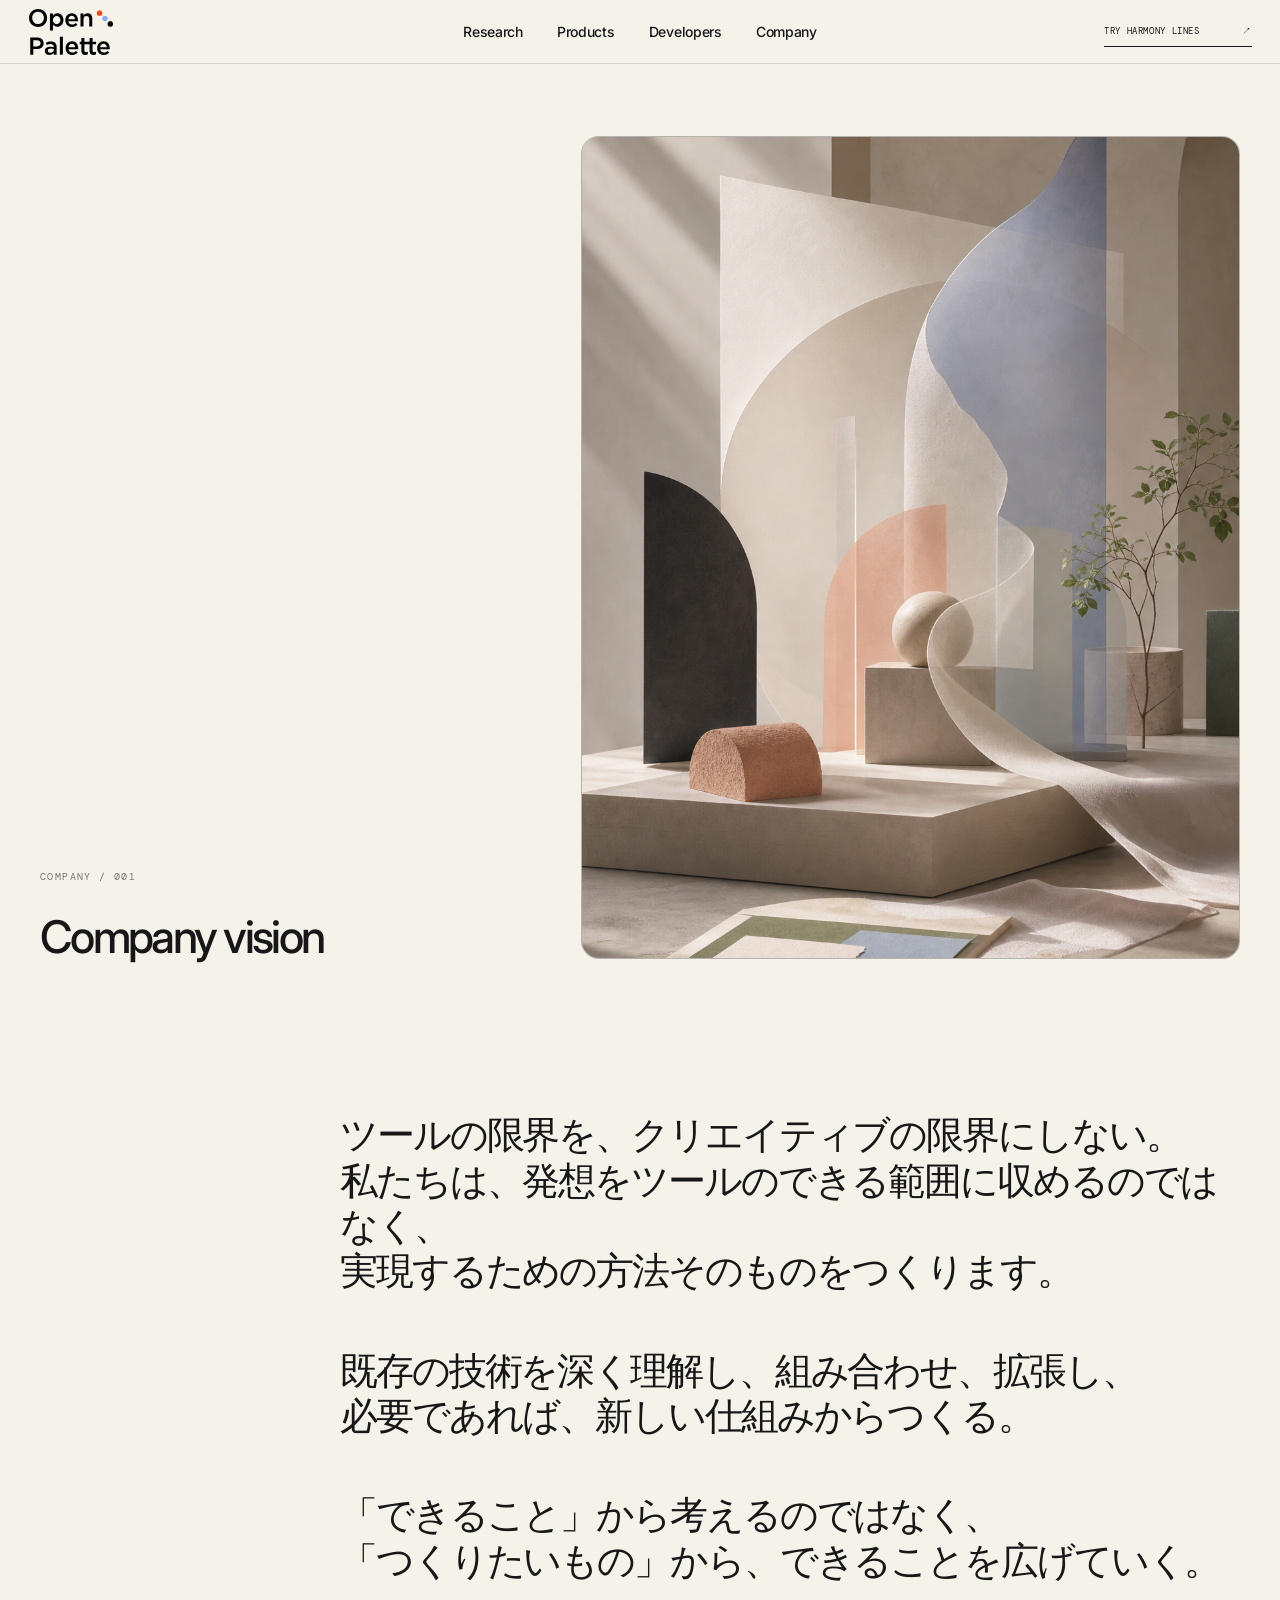
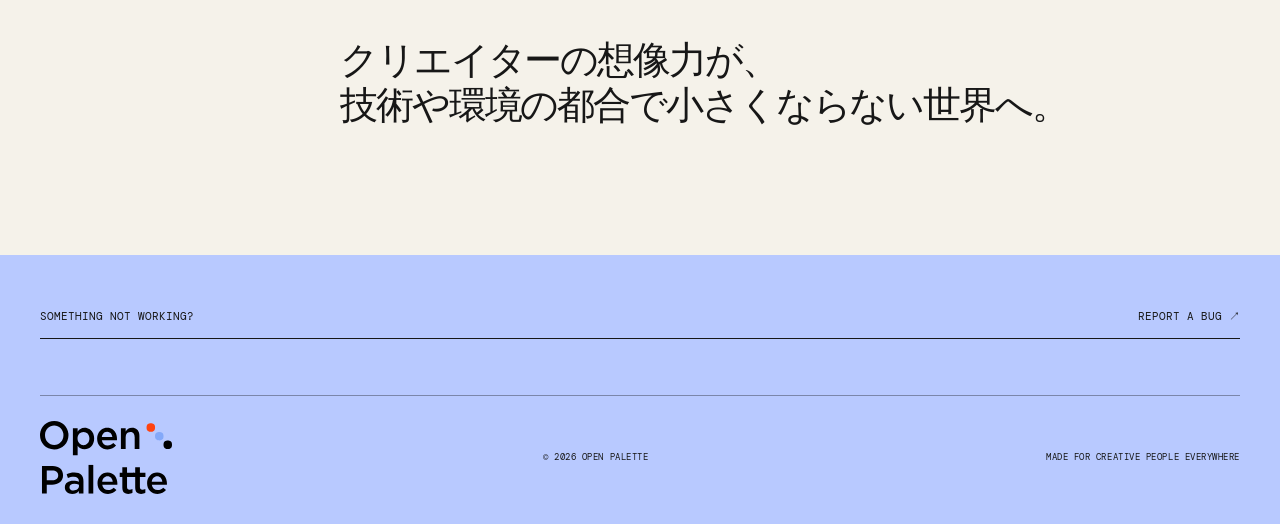
==== company.html @ 109830de "Implement FV timeline, company page, and tool actions" ====
<!doctype html>
<html lang="ja">
  <head>
    <meta charset="UTF-8" />
    <meta name="viewport" content="width=device-width, initial-scale=1.0" />
    <meta name="description" content="Open Palette company vision." />
    <meta name="theme-color" content="#f5f2ea" />
    <title>Company Vision — Open Palette</title>
    <link rel="preconnect" href="https://fonts.googleapis.com" />
    <link rel="preconnect" href="https://fonts.gstatic.com" crossorigin />
    <link href="https://fonts.googleapis.com/css2?family=DM+Mono:wght@300;400;500&amp;family=Inter:wght@400;500;600&amp;display=swap" rel="stylesheet" />
    <link rel="stylesheet" href="./styles.css?v=film-v25" />
    <link rel="stylesheet" href="./company.css?v=company-v1" />
  </head>
  <body class="company-page">
    <header class="site-header" data-header>
      <a class="brand" href="./index.html#top" aria-label="Open Palette home">
        <span class="brand-logo-frame">
          <img class="brand-logo brand-logo-light" src="./assets/w.svg" alt="Open Palette" />
          <img class="brand-logo brand-logo-dark" src="./assets/b.svg" alt="" aria-hidden="true" />
        </span>
      </a>
      <nav class="nav-links" aria-label="Main navigation">
        <a href="./research.html">Research</a>
        <a href="./index.html#tools">Products</a>
        <a href="./developers.html">Developers</a>
        <a href="./company.html" aria-current="page">Company</a>
      </nav>
      <a class="header-cta" href="./index.html#harmony-lines"><span>Try Harmony Lines</span><span aria-hidden="true">↗</span></a>
      <button class="menu-button" type="button" aria-label="Open menu" aria-expanded="false">
        <span></span><span></span>
      </button>
    </header>

    <nav class="mobile-nav" aria-label="Mobile navigation" aria-hidden="true">
      <a href="./research.html"><span>01</span>Research</a>
      <a href="./index.html#tools"><span>02</span>Products</a>
      <a href="./developers.html"><span>03</span>Developers</a>
      <a href="./company.html" aria-current="page"><span>04</span>Company</a>
    </nav>

    <main class="company-main">
      <section class="company-intro" aria-labelledby="company-title">
        <div class="company-intro-copy">
          <p class="company-kicker">COMPANY / 001</p>
          <h1 id="company-title">Company vision</h1>
        </div>
        <figure class="company-vision-image">
          <img src="./assets/company-vision-v1.png" alt="曲線と素材が重なり合う抽象的なスタジオ風景" />
        </figure>
      </section>

      <section class="company-copy" aria-label="Company vision statement">
        <p>ツールの限界を、クリエイティブの限界にしない。<br />私たちは、発想をツールのできる範囲に収めるのではなく、<br />実現するための方法そのものをつくります。</p>
        <p>既存の技術を深く理解し、組み合わせ、拡張し、<br />必要であれば、新しい仕組みからつくる。</p>
        <p>「できること」から考えるのではなく、<br />「つくりたいもの」から、できることを広げていく。</p>
        <p>クリエイターの想像力が、<br />技術や環境の都合で小さくならない世界へ。</p>
      </section>
    </main>

    <footer id="contact">
      <div class="footer-contact">
        <span>Something not working?</span>
        <a href="./developers.html">Report a bug <span aria-hidden="true">↗</span></a>
      </div>
      <div class="footer-bottom">
        <a class="brand footer-brand" href="./index.html#top" aria-label="Open Palette home">
          <img class="footer-logo" src="./assets/b.svg" alt="Open Palette" />
        </a>
        <p>© 2026 Open Palette</p>
        <p>Made for creative people everywhere</p>
      </div>
    </footer>
    <script src="./script.js?v=film-v13"></script>
  </body>
</html>
---- styles.css ----
:root{--ink:#11110f;--paper:#efefea;--acid:#e4ff6a;--mono:"DM Mono",monospace;--sans:"Inter","Helvetica Neue",Arial,sans-serif}*{box-sizing:border-box}html{scroll-behavior:smooth}body{margin:0;background:var(--ink);color:var(--ink);font-family:var(--sans);overflow-x:hidden}a{color:inherit;text-decoration:none}button{font:inherit}::selection{background:var(--acid);color:#111}.noise{position:fixed;inset:0;z-index:99;opacity:.06;pointer-events:none;background-image:url("data:image/svg+xml,%3Csvg viewBox='0 0 180 180' xmlns='http://www.w3.org/2000/svg'%3E%3Cfilter id='n'%3E%3CfeTurbulence type='fractalNoise' baseFrequency='.8' numOctaves='3' stitchTiles='stitch'/%3E%3C/filter%3E%3Crect width='100%25' height='100%25' filter='url(%23n)' opacity='.8'/%3E%3C/svg%3E");mix-blend-mode:soft-light}
.site-header{position:fixed;inset:0 0 auto;height:84px;padding:0 40px;display:grid;grid-template-columns:1fr auto 1fr;align-items:center;color:#fff;z-index:50;transition:.4s}.site-header.scrolled{height:68px;color:var(--ink);background:rgba(239,239,234,.88);backdrop-filter:blur(16px);border-bottom:1px solid #0002}.brand{justify-self:start;display:inline-flex;align-items:center;gap:10px;font-size:15px;font-weight:600;letter-spacing:-.03em}.brand-logo-frame{position:relative;display:block;width:148px;height:98px}.brand-logo{position:absolute;left:18px;top:18px;display:block;width:112px;height:auto;transition:opacity .25s ease}.brand-logo-dark{opacity:0}.site-header.scrolled .brand-logo-light{opacity:0}.site-header.scrolled .brand-logo-dark{opacity:1}.nav-links{display:flex;gap:34px;font:11px/1 var(--mono);text-transform:uppercase;letter-spacing:.09em}.nav-links a{position:relative}.nav-links a:after{content:"";position:absolute;left:0;right:100%;bottom:-6px;height:1px;background:currentColor;transition:right .25s}.nav-links a:hover:after{right:0}.header-cta{justify-self:end;min-width:174px;display:flex;justify-content:space-between;gap:20px;padding:12px 0;border-bottom:1px solid;font:10px/1 var(--mono);text-transform:uppercase;letter-spacing:.07em}.menu-button{display:none}
.hero{position:relative;min-height:100svh;color:#fff;overflow:hidden;background:#7295c3;isolation:isolate}#sky{position:absolute;inset:0;width:100%;height:100%;z-index:-3}.hero:after{content:"";position:absolute;inset:0;z-index:-1;background:linear-gradient(#01040c38 0%,transparent 35%,#06040529 72%,#05040385 100%)}.hero-aura{position:absolute;width:46vw;height:46vw;right:-12vw;top:5vh;border-radius:50%;z-index:-2;background:radial-gradient(circle,#f4ebac47,transparent 68%);filter:blur(20px);animation:aura 12s ease-in-out infinite alternate}@keyframes aura{to{transform:translate(-9vw,5vh) scale(1.15);opacity:.65}}.hero-content{min-height:100svh;padding:140px 40px 42px;display:flex;flex-direction:column;justify-content:space-between}.eyebrow{margin:0;font:10px/1 var(--mono);letter-spacing:.15em;text-transform:uppercase}.hero-title{margin:auto 0 54px;max-width:1250px;font-size:clamp(60px,8.2vw,136px);font-weight:500;line-height:.86;letter-spacing:-.072em;text-wrap:balance}.hero-title span{display:block}.hero-title span:last-child{padding-left:7.5vw}.serif,.hero-title em{font-family:Georgia,serif;font-weight:400;font-style:italic;letter-spacing:-.05em}.hero-bottom{padding-left:7.8vw;display:flex;align-items:end;gap:42px}.hero-bottom p{margin:0;font-size:clamp(12px,1vw,15px);line-height:1.8;letter-spacing:.02em}.round-link{margin-left:auto;width:132px;aspect-ratio:1;padding:25px;border:1px solid #fff9;border-radius:50%;display:flex;flex-direction:column;justify-content:space-between;font:10px/1.35 var(--mono);text-transform:uppercase;transition:.35s}.round-link:hover{background:#fff;color:#111;transform:rotate(4deg)}.round-link-arrow{align-self:end;font-size:16px}.hero-index{position:absolute;left:40px;bottom:48px;font:9px/1 var(--mono);letter-spacing:.16em;writing-mode:vertical-rl;transform:rotate(180deg);opacity:.7}.reveal{opacity:0;transform:translateY(24px);transition:opacity .9s cubic-bezier(.2,.7,.2,1),transform .9s cubic-bezier(.2,.7,.2,1)}.reveal.visible{opacity:1;transform:none}
.intro{min-height:720px;padding:110px 40px 130px;background:var(--paper)}.section-meta{display:grid;grid-template-columns:70px 1fr;align-items:center;font:10px/1 var(--mono);letter-spacing:.12em;text-transform:uppercase}.section-meta span:first-child{opacity:.45}.intro-copy{margin-top:120px;display:grid;grid-template-columns:minmax(0,3fr) minmax(250px,1fr);gap:8vw;align-items:end}.intro-lead{margin:0;font-size:clamp(49px,6.1vw,102px);line-height:.95;letter-spacing:-.065em}.intro-note{max-width:350px;padding-bottom:7px}.intro-note p{margin:0 0 56px;font-size:13px;line-height:1.9}.intro-note svg{width:112px;overflow:visible}
.tools{background:#10100f;color:var(--paper);padding:110px 40px 40px}.tools-heading{min-height:480px;display:grid;grid-template-columns:1fr 3fr 1.1fr;gap:30px;align-items:start}.tools-heading h2{margin:85px 0 0;font-size:clamp(48px,6.5vw,104px);line-height:.91;letter-spacing:-.067em;font-weight:500}.tools-heading>p{margin:305px 0 0;font-size:12px;line-height:1.9;color:#a4a49f}.product{min-height:760px;margin-bottom:20px;display:grid;grid-template-columns:minmax(380px,.9fr) minmax(520px,1.45fr);overflow:hidden}.product-copy{min-height:760px;padding:40px;display:flex;flex-direction:column;justify-content:space-between}.product-primary .product-copy{background:var(--acid);color:#111}.product-topline{display:flex;align-items:center;justify-content:space-between;font:10px/1 var(--mono);text-transform:uppercase;letter-spacing:.1em}.product-number{opacity:.45}.status{display:inline-flex;align-items:center;gap:8px}.status i{width:6px;height:6px;border-radius:50%;display:inline-block;background:#8f8f8b}.status.available i{background:#111;box-shadow:0 0 0 4px #0001;animation:pulse 2s infinite}@keyframes pulse{50%{box-shadow:0 0 0 8px transparent}}.product-type{margin:0 0 22px;font:10px/1 var(--mono);text-transform:uppercase;letter-spacing:.11em}.product h3{margin:0;font-size:clamp(64px,6.4vw,103px);line-height:.78;letter-spacing:-.078em;font-weight:500}.product h3 span{font-family:Georgia,serif;font-weight:400;font-style:italic}.product-jp{margin:40px 0 16px;font-size:15px;font-weight:500}.product-description{max-width:440px;margin:0;font-size:12px;line-height:1.85}.feature-list{display:flex;flex-wrap:wrap;gap:6px;margin-top:34px}.feature-list span{padding:7px 10px;border:1px solid #0006;border-radius:100px;font:8px/1 var(--mono);text-transform:uppercase;letter-spacing:.08em}.text-link{padding:16px 0 6px;border-bottom:1px solid;display:flex;align-items:center;justify-content:space-between;font:11px/1 var(--mono);text-transform:uppercase;letter-spacing:.06em}.text-link span:last-child{transition:transform .25s}a.text-link:hover span:last-child{transform:translate(3px,-3px)}
.line-lab{position:relative;background:#171719;min-height:760px;cursor:crosshair;overflow:hidden}.line-lab:after{content:"";position:absolute;inset:0;box-shadow:inset 0 0 100px #0008;pointer-events:none}.lab-toolbar,.lab-caption{position:absolute;z-index:3;left:24px;right:24px;display:flex;justify-content:space-between;align-items:center;font:9px/1 var(--mono);text-transform:uppercase;letter-spacing:.1em;color:#a4a4a1}.lab-toolbar{top:22px}.lab-caption{bottom:20px}.lab-toggle{padding:3px;border:1px solid #414143;border-radius:99px;display:flex;gap:2px}.lab-toggle span{padding:6px 9px;border-radius:99px}.lab-toggle .active{background:var(--acid);color:#111}.line-visual{position:absolute;inset:0;width:100%;height:100%}.grid-lines path{fill:none;stroke:#79797b;stroke-width:.6}.flow{fill:none;stroke-linecap:round}.flow-main{stroke:url(#line-gradient);stroke-width:5}.flow-glow{stroke:#68e9ff;stroke-width:15;opacity:.35;filter:url(#line-glow)}.control-points{transition:transform .2s ease-out}.control-points path{stroke:#fff8;stroke-width:1;fill:none;stroke-dasharray:4 4}.control-points circle{fill:#171719;stroke:#e8e8e3;stroke-width:1.4}
.product-soon{background:#252523;color:#7c7c78}.product-soon .product-copy{border-right:1px solid #353532}.product-soon .product-description{color:#62625f}.text-link.disabled{color:#555552;border-color:#3c3c39}.gradient-preview{min-height:760px;position:relative;display:grid;place-items:center;overflow:hidden;background:#1e1e1c}.gradient-preview:after{content:"";position:absolute;inset:0;background:repeating-linear-gradient(0deg,transparent 0 89px,#fff1 89px 90px),repeating-linear-gradient(90deg,transparent 0 89px,#fff1 89px 90px)}.gradient-preview>span{position:absolute;bottom:22px;left:24px;font:9px/1 var(--mono);text-transform:uppercase;letter-spacing:.1em;z-index:2}.gradient-orb{width:min(36vw,490px);aspect-ratio:1;border-radius:50%;opacity:.34;filter:grayscale(1) blur(3px);background:conic-gradient(from 210deg,#fafafa,#373737,#aaa,#fff,#484848,#fafafa);animation:orbit 16s linear infinite}@keyframes orbit{to{transform:rotate(360deg)}}.lock-mark{position:absolute;z-index:3;width:64px;height:64px;border:1px solid #50504d;border-radius:50%;display:grid;place-items:center;background:#141413bf;backdrop-filter:blur(6px)}.lock-mark span:first-child{width:16px;height:13px;border:1px solid #777773;border-radius:8px 8px 0 0;border-bottom:0;position:absolute;top:19px}.lock-mark span:last-child{width:22px;height:17px;border:1px solid #777773;position:absolute;top:31px}
.next-tool{min-height:330px;padding:40px 0;border-top:1px solid #363634;display:grid;grid-template-columns:1fr 3fr 1.1fr;align-items:center;gap:30px}.next-tool>span{align-self:start;font:10px/1 var(--mono);color:#777}.next-tool p{margin:0;font-size:clamp(44px,5vw,75px);letter-spacing:-.06em;line-height:.92}.next-tool a{align-self:end;display:flex;justify-content:space-between;padding:15px 0;border-bottom:1px solid #71716e;font:10px/1 var(--mono);text-transform:uppercase}
footer{min-height:620px;padding:90px 40px 30px;color:#111;background:#8aa4ef;display:flex;flex-direction:column;justify-content:space-between}.footer-top{display:grid;grid-template-columns:2.5fr 1fr;align-items:end;gap:50px}.footer-top>p{margin:0;font-size:clamp(60px,8vw,128px);line-height:.85;letter-spacing:-.072em}.footer-contact{margin-bottom:8px;padding:16px 0;display:flex;justify-content:space-between;border-bottom:1px solid;font:11px/1 var(--mono);text-transform:uppercase}.footer-bottom{padding-top:25px;border-top:1px solid #0005;display:grid;grid-template-columns:1fr 1fr auto;align-items:center;font:9px/1 var(--mono);text-transform:uppercase;letter-spacing:.06em}.footer-bottom p{margin:0}
@media(max-width:900px){.site-header{padding:0 22px;height:70px;grid-template-columns:1fr auto}.nav-links,.header-cta{display:none}.menu-button{justify-self:end;display:grid;gap:5px;width:36px;height:36px;place-content:center;border:0;background:transparent;color:currentColor}.menu-button span{width:20px;height:1px;background:currentColor}.hero-content{padding:120px 22px 28px}.hero-title{margin-top:auto;margin-bottom:45px;font-size:clamp(56px,13vw,90px)}.hero-title span:last-child{padding-left:0}.hero-bottom{padding-left:0}.hero-index{display:none}.intro,.tools{padding-left:22px;padding-right:22px}.intro-copy{grid-template-columns:1fr;margin-top:100px}.intro-note{margin-left:25%}.tools-heading{grid-template-columns:1fr;min-height:500px}.tools-heading h2{margin:65px 0 0}.tools-heading>p{margin:0;max-width:300px}.product{grid-template-columns:1fr}.product-copy{min-height:690px}.line-lab,.gradient-preview{min-height:68vw}.next-tool{grid-template-columns:1fr;padding:70px 0}.next-tool a{width:280px}.footer-top{grid-template-columns:1fr}.footer-contact{max-width:420px}}
@media(max-width:560px){.hero-title{font-size:15.5vw;line-height:.91}.hero-bottom{gap:20px}.hero-bottom p{max-width:240px;font-size:10px}.round-link{width:96px;padding:18px;font-size:8px;flex:0 0 auto}.intro{min-height:650px;padding-top:80px}.intro-copy{margin-top:90px}.intro-lead{font-size:13vw}.intro-note{margin:55px 0 0 22%}.tools{padding-top:80px}.tools-heading{min-height:430px}.tools-heading h2{font-size:13vw}.product{margin-left:-22px;margin-right:-22px;margin-bottom:8px}.product-copy{min-height:630px;padding:28px 22px}.product h3{font-size:20vw}.line-lab,.gradient-preview{min-height:105vw}.next-tool{min-height:340px}footer{min-height:520px;padding:75px 22px 24px}.footer-top>p{font-size:15.5vw}.footer-bottom{grid-template-columns:1fr auto;gap:22px}.footer-bottom p:last-child{display:none}}
.product{scroll-margin-top:68px}.mobile-nav{display:none}body.menu-open .site-header{color:#111}
@media(max-width:900px){body.menu-open{overflow:hidden}.mobile-nav{position:fixed;inset:0;z-index:45;padding:120px 22px 42px;background:var(--acid);color:#111;display:flex;flex-direction:column;justify-content:flex-end;transform:translateY(-101%);transition:transform .55s cubic-bezier(.76,0,.24,1)}.mobile-nav.open{transform:none}.mobile-nav a{padding:20px 0;border-top:1px solid #0005;display:flex;align-items:center;gap:25px;font-size:clamp(38px,12vw,64px);line-height:1;letter-spacing:-.055em}.mobile-nav a span{width:25px;font:9px/1 var(--mono);letter-spacing:.08em}.menu-button span{transition:transform .3s}.menu-button.active span:first-child{transform:translateY(3px) rotate(45deg)}.menu-button.active span:last-child{transform:translateY(-3px) rotate(-45deg)}}
@media(max-width:900px){.brand-logo-frame{width:138px;height:90px}.brand-logo{left:16px;top:16px;width:106px}}

.news-section{padding:112px 40px 132px;background:#e9e5db;color:#171717}.news-heading{margin-top:86px;display:flex;align-items:end;justify-content:space-between;gap:40px}.news-heading h2{margin:0;font-size:clamp(54px,7vw,112px);line-height:.86;letter-spacing:-.075em;font-weight:500}.news-heading h2 span{color:#3157f4}.news-heading p{max-width:280px;margin:0 0 4px;font-size:12px;line-height:1.8}.news-list{margin-top:76px;border-top:1px solid #17171755}.news-item{display:grid;grid-template-columns:180px minmax(0,1fr) 48px;gap:28px;align-items:start;padding:27px 0 29px;border-bottom:1px solid #17171735}.news-item-meta{display:flex;flex-direction:column;gap:9px;font:9px/1 var(--mono);letter-spacing:.1em;text-transform:uppercase}.news-item-meta time{opacity:.55}.news-item-meta span{color:#ff4310}.news-item-copy h3{margin:0;font-size:clamp(22px,2.8vw,42px);line-height:.95;letter-spacing:-.055em;font-weight:500}.news-item-copy p{max-width:520px;margin:14px 0 0;font-size:12px;line-height:1.8;color:#5d5b55}.news-item-number{justify-self:end;font:10px/1 var(--mono);opacity:.45}.news-item:hover .news-item-number{color:#3157f4;opacity:1}
@media(max-width:900px){.news-section{padding:88px 22px 100px}.news-heading{display:grid;gap:28px;margin-top:62px}.news-heading p{margin:0}.news-list{margin-top:54px}.news-item{grid-template-columns:110px minmax(0,1fr) 28px;gap:16px}}
@media(max-width:560px){.news-section{padding:76px 18px 88px}.news-heading h2{font-size:15vw}.news-item{grid-template-columns:1fr 24px;gap:14px;padding:24px 0}.news-item-meta{grid-column:1/-1;flex-direction:row;justify-content:space-between}.news-item-copy h3{font-size:7.4vw}.news-item-copy p{font-size:11px}}

/* From Harmony Lines downward, return to the dark product canvas. */
.tools{background:#101010;color:#f5f2ea}.tools-heading>p{color:#aaa8a1}.section-meta.light{color:#f5f2ea}.line-lab{background:#171719;color:#f5f2ea}.line-lab:after{box-shadow:inset 0 0 100px #0008}.lab-toolbar,.lab-caption{color:#aaa8a1}.lab-toggle{border-color:#414143}.lab-toggle .active{background:#ff6b58;color:#171717}.grid-lines path{stroke:#79797b}.flow-glow{stroke:#68e9ff;opacity:.35}.control-points path{stroke:#fff8}.control-points circle{fill:#171719;stroke:#e8e8e3}.product-soon{background:#252523;color:#f5f2ea}.product-soon .product-copy{border-color:#353532}.product-soon .product-description{color:#89867f}.text-link.disabled{color:#77736b;border-color:#3c3c39}.gradient-preview{background:#1e1e1c}.lock-mark{background:#141413bf;border-color:#50504d}.lock-mark span:first-child,.lock-mark span:last-child{border-color:#777773}.news-section{background:#101010;color:#f5f2ea}.news-heading h2 span{color:#b8c9ff}.news-heading p{color:#aaa8a1}.news-list{border-color:#fff4}.news-item{border-color:#fff3}.news-item-meta time{color:#f5f2ea}.news-item-meta span{color:#ff6b58}.news-item-copy p{color:#aaa8a1}.news-item-number{color:#f5f2ea}.news-item:hover .news-item-number{color:#ff6b58}
@media(prefers-reduced-motion:reduce){html{scroll-behavior:auto}*,*:before,*:after{animation-duration:.01ms!important;animation-iteration-count:1!important;transition-duration:.01ms!important}}
.serif,.hero-title em,.product h3 span{font-family:var(--sans);font-weight:inherit;font-style:normal;letter-spacing:inherit}
.serif,.hero-title em,.product h3 span{font:inherit!important;letter-spacing:inherit!important}
.hero-word-field{position:relative;flex:1;width:100%;min-height:470px;margin:28px 0 30px;font-family:var(--sans);font-size:clamp(58px,7.5vw,120px);font-weight:500;line-height:.82;letter-spacing:-.075em}.hero-word{position:absolute;left:calc(var(--x) * 1%);top:calc(var(--y) * 1%);z-index:1;display:block;white-space:nowrap;font:inherit;font-size:calc(var(--size) * 1em);letter-spacing:inherit;opacity:0;filter:blur(12px);transform:translate(calc(-50% + var(--drift-x,0px)),calc(-50% + var(--drift-y,0px))) scale(.64);animation:word-pop .95s cubic-bezier(.16,1.12,.35,1) var(--delay) both;transition:transform .45s cubic-bezier(.2,.8,.2,1),color .3s}.hero-word:hover{z-index:4;color:var(--acid);transform:translate(calc(-50% + var(--drift-x,0px)),calc(-50% + var(--drift-y,0px))) scale(1.035)}@keyframes word-pop{0%{opacity:0;filter:blur(12px);transform:translate(calc(-50% + var(--drift-x,0px)),calc(-50% + var(--drift-y,0px))) scale(.64)}62%{opacity:1;filter:blur(0);transform:translate(calc(-50% + var(--drift-x,0px)),calc(-50% + var(--drift-y,0px))) scale(1.04)}100%{opacity:1;filter:blur(0);transform:translate(calc(-50% + var(--drift-x,0px)),calc(-50% + var(--drift-y,0px))) scale(1)}}.footer-top>.footer-note{margin:0 0 8px;font:10px/1.8 var(--mono);text-transform:uppercase;letter-spacing:.1em}.footer-top>.footer-note br{display:block}
@media(max-width:900px){.hero-word-field{min-height:490px;margin:46px 0 22px;font-size:14vw}.hero-word{filter:blur(8px)} }
@media(max-width:560px){.hero-word-field{min-height:470px;margin:34px 0 20px;font-size:15vw}.hero-bottom{position:relative;z-index:5}}

/* Filmic hero: a typographic, windowed motion study inspired by the reference film. */
.sr-only{position:absolute!important;width:1px!important;height:1px!important;padding:0!important;margin:-1px!important;overflow:hidden!important;clip:rect(0,0,0,0)!important;white-space:nowrap!important;border:0!important}
.hero-film{background:#050505;color:#f7f7f4;isolation:isolate}
.hero-film:after{display:none}
.hero-film .hero-content{position:relative;z-index:8;min-height:100svh;padding:112px 40px 42px;pointer-events:none}
.hero-film .hero-eyebrow{opacity:.76}
.hero-film .film-ui-bottom{position:relative;z-index:9;margin-top:auto;padding-left:0;pointer-events:auto}
.hero-film .round-link{background:#050505cc}
.film-stage{position:absolute;inset:0;z-index:1;overflow:hidden;background:#050505;color:#f7f7f4}
.film-grain{position:absolute;inset:0;opacity:.11;pointer-events:none;background-image:radial-gradient(rgba(255,255,255,.18) .5px,transparent .5px);background-size:4px 4px;mix-blend-mode:screen}
.film-word{position:absolute;z-index:3;opacity:0;white-space:nowrap;font-size:clamp(18px,2.35vw,38px);font-weight:500;line-height:1;letter-spacing:-.06em;transform:translateY(10px) scale(.93);transition:opacity .28s ease,transform .46s cubic-bezier(.22,.8,.22,1),color .3s ease}
.film-word.is-visible{opacity:1;transform:translateY(0) scale(1)}
.film-word-a{left:2.7%;top:59.5%}.film-word-b{left:24%;top:70.5%}.film-word-c{left:47.4%;top:81.2%}.film-word-d{left:69.8%;top:70.5%}.film-word-e{left:79.2%;top:59.5%}.film-word-f{left:11%;top:81.2%}
.film-media{position:absolute;z-index:2;overflow:hidden;opacity:0;pointer-events:none;transition:opacity .48s ease,transform .95s cubic-bezier(.76,0,.24,1),width .95s cubic-bezier(.76,0,.24,1),height .95s cubic-bezier(.76,0,.24,1),top .95s cubic-bezier(.76,0,.24,1),left .95s cubic-bezier(.76,0,.24,1)}
.film-media-main{left:50%;top:20%;width:310px;height:190px;background:#181818;transform:translateX(-50%) scale(.7)}
.film-media-main svg{display:block;width:100%;height:100%;background:#171719}
.film-media-main .film-grid{fill:none;stroke:#77797b;stroke-width:.6;opacity:.23}
.film-path{fill:none;stroke-linecap:round}.film-path-main{stroke:url(#film-line-gradient);stroke-width:5}.film-path-glow{stroke:#65e9ff;stroke-width:16;opacity:.28;filter:blur(7px)}
.film-points path{fill:none;stroke:#fff8;stroke-width:1;stroke-dasharray:5 5}.film-points circle{fill:#171719;stroke:#f0f0e9;stroke-width:1.5}
.media-meta,.media-footer{position:absolute;z-index:2;left:18px;right:18px;display:flex;justify-content:space-between;font:8px/1 var(--mono);letter-spacing:.1em;color:#c9c9c4}.media-meta{top:14px}.media-footer{bottom:13px;color:#969691}
.film-statement{position:absolute;z-index:4;left:50%;top:50%;display:grid;gap:0;text-align:center;opacity:0;transform:translate(-50%,-45%) scale(.92);transition:opacity .42s ease,transform .58s cubic-bezier(.22,.8,.22,1);font-size:clamp(40px,7.8vw,126px);font-weight:600;line-height:.87;letter-spacing:-.08em}
.film-media-detail{right:8.5%;top:19%;width:min(34vw,470px);height:min(62vh,660px);display:grid;grid-template-columns:1fr 1fr;background:#171719;transform:translateX(32px) scale(.94)}
.detail-panel{position:relative;border-left:1px solid #fff2;overflow:hidden}.detail-panel:first-child{border-left:0}.detail-panel span{position:absolute;top:15px;left:16px;z-index:2;font:8px/1 var(--mono);letter-spacing:.1em;color:#aaa}.detail-panel svg{width:100%;height:100%;padding:40px 18px 18px}.detail-panel path{fill:none;stroke:#f4f4ed;stroke-width:3;stroke-linecap:round}.detail-panel g{fill:#171719;stroke:#f0ff6d;stroke-width:2}.detail-after path{stroke:#c5e5ff}.detail-after g{stroke:#6ef3d6}
.film-detail-copy{position:absolute;z-index:3;left:7%;top:20%;display:grid;gap:clamp(20px,3.2vh,38px);font-size:clamp(20px,2.8vw,46px);line-height:.86;letter-spacing:-.065em}.film-detail-copy span{opacity:0;transform:translateY(14px);transition:opacity .3s ease,transform .45s cubic-bezier(.22,.8,.22,1)}
.film-collage{position:absolute;inset:0;z-index:3;opacity:0;transition:opacity .45s ease}.collage-card{position:absolute;display:grid;place-items:center;background:#171719;border:1px solid #fff3;overflow:hidden;transform:scale(.86);transition:transform .72s cubic-bezier(.22,.8,.22,1)}.collage-card span{position:absolute;z-index:2;left:13px;top:12px;font:8px/1 var(--mono);letter-spacing:.1em;color:#a9a9a4}.collage-card svg{width:100%;height:100%;padding:26px 14px 14px}.collage-card path{fill:none;stroke:#efff8d;stroke-width:3;stroke-linecap:round}.collage-card circle{fill:#171719;stroke:#6ef3d6;stroke-width:2}.collage-accent{stroke:#77797b!important;stroke-width:1!important;stroke-dasharray:4 5}.collage-one{left:3%;top:15%;width:min(24vw,340px);height:min(23vh,230px)}.collage-two{left:36%;top:37%;width:min(30vw,430px);height:min(30vh,300px)}.collage-three{right:3%;top:15%;width:min(24vw,340px);height:min(23vh,230px)}
.film-lockup{position:absolute;z-index:5;left:50%;top:50%;display:grid;gap:16px;text-align:center;opacity:0;transform:translate(-50%,-44%) scale(.94);transition:opacity .5s ease,transform .7s cubic-bezier(.22,.8,.22,1)}.lockup-kicker,.lockup-note{font:9px/1 var(--mono);letter-spacing:.13em;text-transform:uppercase;color:#a9a9a4}.lockup-title{font-size:clamp(48px,8vw,132px);line-height:.85;letter-spacing:-.08em}.lockup-note{color:#f0ff6d}
.film-stage.phase-intro .film-media-main{opacity:1;transform:translateX(-50%) scale(1)}
.film-stage.phase-main .film-media-main{opacity:1;left:50%;top:16%;width:min(76vw,1080px);height:min(47vh,550px);transform:translateX(-50%) scale(1)}
.film-stage.phase-statement .film-statement{opacity:1;transform:translate(-50%,-50%) scale(1)}
.film-stage.phase-detail .film-media-detail{opacity:1;transform:translateX(0) scale(1)}.film-stage.phase-detail .film-detail-copy span{opacity:1;transform:none}.film-stage.phase-detail .film-detail-copy span:nth-child(2){transition-delay:.12s}.film-stage.phase-detail .film-detail-copy span:nth-child(3){transition-delay:.24s}.film-stage.phase-detail .film-detail-copy span:nth-child(4){transition-delay:.36s}.film-stage.phase-detail .film-detail-copy span:nth-child(5){transition-delay:.48s}.film-stage.phase-detail .film-detail-copy span:nth-child(6){transition-delay:.6s}
.film-stage.phase-collage .film-collage{opacity:1}.film-stage.phase-collage .collage-card{transform:scale(1)}
.film-stage.phase-lockup .film-lockup{opacity:1;transform:translate(-50%,-50%) scale(1)}
@media(max-width:900px){.hero-film .hero-content{padding:94px 22px 28px}.film-word{font-size:clamp(17px,4.3vw,27px)}.film-word-a{left:4%;top:57%}.film-word-b{left:20%;top:67%}.film-word-c{left:47%;top:77%}.film-word-d{left:74%;top:67%}.film-word-e{left:72%;top:57%}.film-word-f{left:9%;top:77%}.film-media-main{top:19%;width:240px;height:150px}.film-stage.phase-main .film-media-main{top:18%;width:92vw;height:35vh}.film-media-detail{right:5%;top:21%;width:48vw;height:46vh}.film-detail-copy{left:5%;top:23%;font-size:clamp(19px,4.8vw,34px);gap:24px}.collage-one{left:3%;top:17%;width:31vw;height:19vh}.collage-two{left:28%;top:40%;width:44vw;height:24vh}.collage-three{right:3%;top:17%;width:31vw;height:19vh}.film-ui-bottom .hero-bottom p{font-size:10px;line-height:1.65}}
@media(max-width:560px){.hero-film .hero-content{padding:88px 18px 22px}.film-word{font-size:7vw}.film-word-a{left:4%;top:55%}.film-word-b{left:19%;top:65%}.film-word-c{left:46%;top:76%}.film-word-d{left:75%;top:65%}.film-word-e{left:70%;top:55%}.film-word-f{left:8%;top:76%}.film-media-main{top:21%;width:65vw;height:23vw}.film-stage.phase-main .film-media-main{top:20%;width:95vw;height:30vh}.film-statement{font-size:14vw}.film-media-detail{right:4%;top:18%;width:57vw;height:43vh}.film-detail-copy{left:5%;top:19%;font-size:6.5vw;gap:18px}.collage-one{left:2%;top:16%;width:34vw;height:17vh}.collage-two{left:26%;top:39%;width:48vw;height:22vh}.collage-three{right:2%;top:16%;width:34vw;height:17vh}.media-meta,.media-footer{font-size:6px;left:10px;right:10px}.media-meta{top:10px}.media-footer{bottom:9px}.film-ui-bottom{align-items:end;gap:12px}.film-ui-bottom .round-link{width:88px;padding:16px}.lockup-title{font-size:15vw}.lockup-kicker,.lockup-note{font-size:7px}}
@media(prefers-reduced-motion:reduce){.film-stage *{transition:none!important}.film-stage.phase-lockup .film-lockup{opacity:1}.film-stage.phase-main .film-media-main{opacity:1}.film-stage.phase-main .film-word,.film-stage.phase-intro .film-word{opacity:1}}

/* Chromatic atmosphere and image-led frames. */
.hero #sky,.hero .hero-aura{display:none!important}
.tools{background:linear-gradient(145deg,#0a0d1b 0%,#121328 48%,#0b252b 100%)}
.film-stage{background:radial-gradient(circle at 12% 22%,rgba(48,95,255,.44),transparent 32%),radial-gradient(circle at 82% 20%,rgba(235,77,147,.3),transparent 30%),radial-gradient(circle at 54% 84%,rgba(35,218,188,.2),transparent 38%),linear-gradient(135deg,#070a18 0%,#11132b 46%,#082a32 100%)}
.film-stage:before{content:"";position:absolute;inset:-18%;z-index:0;pointer-events:none;background:radial-gradient(ellipse at 28% 58%,rgba(232,255,109,.12),transparent 26%),radial-gradient(ellipse at 74% 68%,rgba(126,132,255,.18),transparent 30%);filter:blur(46px);animation:ambient-drift 18s ease-in-out infinite alternate}
.film-stage:after{content:"";position:absolute;inset:0;z-index:0;pointer-events:none;opacity:.18;background:linear-gradient(115deg,transparent 0 38%,rgba(255,255,255,.1) 38.1%,transparent 38.3% 72%,rgba(255,255,255,.06) 72.1%,transparent 72.3%);mix-blend-mode:screen}
@keyframes ambient-drift{0%{transform:translate3d(-2%,-1%,0) scale(1)}50%{transform:translate3d(3%,2%,0) scale(1.07)}100%{transform:translate3d(-1%,4%,0) scale(1.02)}}
.film-word{font-size:clamp(12px,1.25vw,19px);font-weight:500;letter-spacing:.01em;color:#f5f5ef}
.film-photo{position:absolute;z-index:2;overflow:hidden;margin:0;opacity:0;background:#12131f;border:1px solid rgba(255,255,255,.16);transition:opacity .48s ease,transform .95s cubic-bezier(.76,0,.24,1),width .95s cubic-bezier(.76,0,.24,1),height .95s cubic-bezier(.76,0,.24,1),top .95s cubic-bezier(.76,0,.24,1),left .95s cubic-bezier(.76,0,.24,1),right .95s cubic-bezier(.76,0,.24,1)}
.film-photo img{display:block;width:100%;height:100%;object-fit:cover;filter:saturate(.92) contrast(1.06);transform:scale(1.04);transition:transform 1.4s cubic-bezier(.22,.8,.22,1)}.film-photo figcaption{position:absolute;z-index:2;left:14px;right:14px;bottom:12px;display:flex;justify-content:space-between;font:8px/1 var(--mono);letter-spacing:.1em;color:#fff;mix-blend-mode:screen}.film-photo:after{content:"";position:absolute;inset:0;background:linear-gradient(180deg,rgba(5,6,18,.08),transparent 56%,rgba(3,4,11,.66));pointer-events:none}
.film-photo-city{left:50%;top:21%;width:310px;height:190px;transform:translateX(-50%) scale(.72)}.film-photo-city img{object-position:center 56%}
.film-photo-studio{left:52%;top:16%;width:min(55vw,790px);height:min(60vh,620px);transform:translateX(28px) scale(.94)}.film-photo-studio img{object-position:center 55%}
.film-photo-board{left:50%;top:18%;width:min(54vw,770px);height:min(52vh,540px);transform:translate(-50%,22px) scale(.93)}.film-photo-board img{object-position:center 52%}
.film-stage.phase-intro .film-photo-city{opacity:1;transform:translateX(-50%) scale(1)}
.film-stage.phase-main .film-media-main{opacity:0!important}.film-stage.phase-main .film-photo-city{opacity:1;left:50%;top:14%;width:min(78vw,1100px);height:min(47vh,560px);transform:translateX(-50%) scale(1)}.film-stage.phase-main .film-photo-city img{transform:scale(1)}
.film-stage.phase-detail .film-media-detail{opacity:0}.film-stage.phase-detail .film-photo-studio{opacity:1;transform:translateX(0) scale(1)}.film-stage.phase-detail .film-photo-studio img{transform:scale(1)}
.film-stage.phase-image .film-photo-board{opacity:1;transform:translate(-50%,0) scale(1)}
.collage-card img{display:block;width:100%;height:100%;object-fit:cover;filter:saturate(.9) contrast(1.08);transform:scale(1.05);transition:transform 1.2s cubic-bezier(.22,.8,.22,1)}.collage-card:after{content:"";position:absolute;inset:0;background:linear-gradient(180deg,rgba(4,4,16,.16),transparent 55%,rgba(4,4,16,.62));pointer-events:none}.film-stage.phase-collage .collage-card img{transform:scale(1)}
.capability-reel{margin-top:112px;display:grid;grid-template-columns:1.15fr 1fr 1fr;gap:12px}.capability-card{position:relative;min-width:0;margin:0;overflow:hidden;aspect-ratio:1.08;border:1px solid #1113;background:#17171a}.capability-card:nth-child(2){margin-top:54px;aspect-ratio:.95}.capability-card:nth-child(3){margin-top:104px;aspect-ratio:1.08}.capability-card img{display:block;width:100%;height:100%;object-fit:cover;filter:saturate(.9) contrast(1.08);transition:transform .9s cubic-bezier(.22,.8,.22,1),filter .5s}.capability-card:hover img{transform:scale(1.055);filter:saturate(1.08) contrast(1.08)}.capability-card:after{content:"";position:absolute;inset:0;background:linear-gradient(180deg,transparent 44%,rgba(7,8,20,.78));pointer-events:none}.capability-card figcaption{position:absolute;z-index:2;left:16px;right:16px;bottom:14px;display:grid;grid-template-columns:26px 1fr;align-items:baseline;column-gap:10px;color:#fff}.capability-card figcaption span{grid-row:span 2;font:9px/1 var(--mono);opacity:.7}.capability-card figcaption strong{font-size:clamp(20px,2.1vw,31px);font-weight:500;letter-spacing:-.055em}.capability-card figcaption small{font:8px/1.4 var(--mono);letter-spacing:.08em;text-transform:uppercase;opacity:.76}.capability-identity{background:linear-gradient(140deg,#111a4e,#eb6b62)}.capability-web{background:linear-gradient(140deg,#4c45a4,#efff8d)}.capability-place{background:linear-gradient(140deg,#061a32,#e63f93)}
@media(max-width:900px){.film-photo-main{width:100%}.film-photo-city{top:19%;width:240px;height:150px}.film-stage.phase-main .film-photo-city{top:18%;width:92vw;height:35vh}.film-photo-studio{left:47%;top:21%;width:60vw;height:48vh}.film-photo-board{top:20%;width:72vw;height:42vh}.capability-reel{grid-template-columns:1fr 1fr;gap:10px;margin-top:82px}.capability-card:nth-child(2){margin-top:32px}.capability-card:nth-child(3){grid-column:1/-1;width:68%;margin:16px auto 0}}
@media(max-width:560px){.film-photo-city{top:21%;width:65vw;height:23vw}.film-stage.phase-main .film-photo-city{top:20%;width:95vw;height:30vh}.film-photo-studio{left:42%;top:19%;width:65vw;height:43vh}.film-photo-board{top:20%;width:82vw;height:37vh}.film-photo figcaption{left:9px;right:9px;bottom:8px;font-size:6px}.capability-reel{display:flex;flex-direction:column;gap:10px;margin-top:70px}.capability-card,.capability-card:nth-child(2),.capability-card:nth-child(3){width:100%;margin:0;aspect-ratio:1.32}.capability-card:nth-child(2){aspect-ratio:1.1}.capability-card figcaption{left:12px;right:12px;bottom:11px}.capability-card figcaption strong{font-size:25px}}

/* The worktable frames fill the FV while the rest of the page stays light. */
.film-stage{background:#050505!important}.film-stage:before{opacity:0;animation:none;background:none;filter:none}.film-stage:after{opacity:0}.tools{background:#10100f}
.film-photo-type{inset:0;left:0;top:0;width:100%;height:100%;border:0;transform:scale(1.045);background:#050505}.film-photo-type img{object-position:center;filter:none;transform:scale(1)}.film-photo-type:after{display:none}
.film-stage.phase-type .film-photo-type{opacity:1;transform:scale(1)}.film-stage.phase-type .film-photo-type img{transform:scale(1)}
@media(max-width:560px){.film-photo-type img{object-position:center}}

/* Bright digital palette: keep the site airy and let the worktable gradients lead. */
:root{--ink:#171717;--paper:#f5f2ea;--acid:#ff6b58}
body{background:var(--paper);color:var(--ink)}
.site-header{color:#171717}.site-header.scrolled{background:rgba(245,242,234,.9)}
.hero-film{background:#f5f2ea;color:#171717}.hero-film .hero-eyebrow{opacity:.72}.hero-film .round-link{background:#f5f2eacc;color:#171717;border-color:#17171799}.hero-film .round-link:hover{background:#171717;color:#f5f2ea}.hero-film .film-ui-bottom{color:#171717}.hero-film .hero-index{color:#171717}
.film-stage{background:#f5f2ea!important;color:#171717}.film-stage:before{opacity:.55;animation:ambient-drift 20s ease-in-out infinite alternate;background:radial-gradient(circle at 18% 26%,rgba(255,100,88,.16),transparent 28%),radial-gradient(circle at 74% 18%,rgba(87,108,255,.16),transparent 30%),radial-gradient(circle at 54% 80%,rgba(219,240,38,.18),transparent 34%);filter:blur(40px)}.film-stage:after{opacity:.05;background:linear-gradient(115deg,transparent 0 38%,rgba(17,17,17,.12) 38.1%,transparent 38.3% 72%,rgba(17,17,17,.08) 72.1%,transparent 72.3%);mix-blend-mode:multiply}.film-grain{opacity:.045;background-image:radial-gradient(rgba(17,17,17,.22) .5px,transparent .5px);mix-blend-mode:multiply}.film-word{color:#171717}.film-stage.phase-statement .film-statement,.film-stage.phase-detail .film-detail-copy,.film-stage.phase-lockup .film-lockup{color:#171717}.film-stage.phase-detail .film-media-detail{background:#eceaf1}.film-stage.phase-detail .detail-panel{border-color:#1717171f}.film-stage.phase-detail .detail-panel span{color:#4a4a48}.film-stage.phase-detail .detail-panel path{stroke:#171717}.film-stage.phase-detail .detail-panel g{fill:#eceaf1;stroke:#b8c9ff}.film-stage.phase-detail .detail-after path{stroke:#3157f4}.film-stage.phase-detail .detail-after g{stroke:#ff6b58}.film-stage.phase-collage .collage-card{background:#f0ede6;border-color:#17171733}.film-stage.phase-collage .collage-card span{color:#171717}.film-stage.phase-lockup .lockup-kicker,.film-stage.phase-lockup .lockup-note{color:#4a4a48}
.film-photo-type{background:#f5f2ea}.film-stage.phase-type .film-photo-type.type-slide{opacity:0;transform:scale(1);animation:worktable-cycle 4.5s ease-in-out infinite}.film-stage.phase-type .type-slide-one{animation-delay:0s}.film-stage.phase-type .type-slide-two{animation-delay:-1.5s}.film-stage.phase-type .type-slide-three{animation-delay:-3s}.film-stage.phase-type .film-photo-type img{transform:scale(1)}
@keyframes worktable-cycle{0%,27%{opacity:1}36%,100%{opacity:0}}
.tools{background:#f0ede5;color:#171717}.tools-heading>p{color:#5b5a56}.section-meta.light{color:#171717}.product-primary .product-copy{background:#ff6b58;color:#171717}.line-lab{background:#f7f5ef;color:#171717}.line-lab:after{box-shadow:inset 0 0 100px #17171714}.lab-toolbar,.lab-caption{color:#5b5a56}.lab-toggle{border-color:#17171744}.lab-toggle .active{background:#171717;color:#f5f2ea}.grid-lines path{stroke:#7d7b75}.flow-glow{stroke:#ff6b58;opacity:.22}.control-points path{stroke:#17171744}.control-points circle{fill:#f7f5ef;stroke:#171717}.product-soon{background:#e8e4f2;color:#171717}.product-soon .product-copy{border-color:#17171726}.product-soon .product-description{color:#68665f}.text-link.disabled{color:#85817a;border-color:#1717172b}.gradient-preview{background:#e5e0d4}.lock-mark{background:#f5f2eacc;border-color:#17171755}.lock-mark span:first-child,.lock-mark span:last-child{border-color:#171717}footer{background:#b8c9ff;color:#171717}
.brand-logo-frame{width:112px;height:56px;overflow:hidden;line-height:0}
.brand-logo{left:0;top:50%;width:100px;max-height:56px;transform:translateY(-50%);object-fit:contain}
.site-header .brand-logo-light{opacity:0}
.site-header .brand-logo-dark{opacity:1}

/* Harmony Lines is the bright product moment; the sections after it return to black. */
.tools{background:#101010;color:#f5f2ea}
.tools-heading>p{color:#aaa8a1}
.section-meta.light{color:#f5f2ea}
.product-soon{background:#252523;color:#f5f2ea}
.product-soon .product-copy{border-color:#353532}
.product-soon .product-description{color:#89867f}
.gradient-preview{background:#1e1e1c}
.next-tool{border-color:#363634}
.news-section{background:#101010;color:#f5f2ea}

@media(max-width:900px){
  .brand-logo-frame{width:104px;height:48px}
  .brand-logo{width:92px;max-height:48px}
}

/* Keep the full hero sequence; only tune the type and supporting labels. */
.film-note{position:absolute;z-index:3;color:#6d6b67;font:9px/1 var(--mono);letter-spacing:.14em;text-transform:uppercase}
.film-note-left{display:none}
.film-note-right{right:7%;top:22%}
.film-word{z-index:3;color:#171717;font-size:clamp(14px,1.7vw,27px);letter-spacing:-.055em}
.film-word-a{left:1%;top:32%}
.film-word-b{left:23%;top:46%}
.film-word-c{left:47%;top:60%}
.film-word-d{left:70%;top:46%}
.film-word-e{left:80%;top:32%}
.film-word-f{left:10%;top:60%}

@media(max-width:900px){
  .film-note{font-size:7px;letter-spacing:.1em}
  .film-note-left{left:22px;top:22%}
  .film-note-right{right:22px;top:22%}
  .film-word{font-size:clamp(14px,3.2vw,22px)}
  .film-word-a{left:3%;top:31%}
  .film-word-b{left:20%;top:45%}
  .film-word-c{left:47%;top:59%}
  .film-word-d{left:72%;top:45%}
  .film-word-e{left:68%;top:31%}
  .film-word-f{left:8%;top:59%}
}

@media(max-width:560px){
  .film-note-left{left:18px}
  .film-note-right{right:18px}
  .film-word{font-size:6.2vw}
  .film-word-a{left:2%;top:30%}
  .film-word-b{left:19%;top:44%}
  .film-word-c{left:46%;top:58%}
  .film-word-d{left:74%;top:44%}
  .film-word-e{left:68%;top:30%}
  .film-word-f{left:8%;top:58%}
}

/* Compact header: keep the navigation quiet and leave the work more room. */
.site-header{height:64px;padding:0 28px}
.site-header.scrolled{height:56px}
.brand-logo-frame{width:96px;height:46px}
.brand-logo{left:0;top:50%;width:86px;max-height:46px;transform:translateY(-50%);object-fit:contain}
.nav-links{gap:30px;font-size:10px}
.header-cta{min-width:148px;padding:10px 0;font-size:9px}
.film-statement{font-size:clamp(30px,5vw,82px)}
.film-detail-copy{font-size:clamp(16px,2.2vw,34px);gap:clamp(12px,2.2vh,24px)}
.lockup-title{font-size:clamp(32px,5vw,78px)}
.lockup-kicker,.lockup-note{font-size:8px}

@media(max-width:900px){
  .site-header{height:60px;padding:0 18px}
  .site-header.scrolled{height:56px}
  .brand-logo-frame{width:82px;height:40px}
  .brand-logo{width:74px;max-height:40px}
  .hero-film .hero-content{padding:82px 18px 24px}
  .film-statement{font-size:11vw}
  .film-detail-copy{font-size:clamp(15px,4vw,28px);gap:16px}
  .lockup-title{font-size:12vw}
}

@media(max-width:560px){
  .film-statement{font-size:12vw}
  .film-detail-copy{font-size:6vw;gap:14px}
  .lockup-title{font-size:11vw}
}

.footer-brand{gap:0}
.footer-logo{display:block;width:132px;height:auto}

/* Harmony Lines is a dark working surface, not a light illustration card. */
.line-lab{background:#171719;color:#f5f2ea}
.line-lab:after{box-shadow:inset 0 0 100px #0008}
.lab-toolbar,.lab-caption{color:#aaa8a1}
.lab-toggle{border-color:#414143}
.lab-toggle .active{background:#ff6b58;color:#171717}
.grid-lines path{stroke:#79797b}
.flow-glow{stroke:#68e9ff;opacity:.35}
.control-points path{stroke:#fff8}
.control-points circle{fill:#171719;stroke:#e8e8e3}

/* Collage phase: give the media room to breathe below the header copy. */
.film-stage.phase-collage .film-note{opacity:0}
.film-stage.phase-collage .collage-card{border-color:#17171726;box-shadow:0 18px 42px #17171712}
.film-stage.phase-collage .collage-card span{left:14px;top:14px;color:#171717;font-size:8px;text-shadow:0 1px 12px #f5f2ea99}
.film-stage.phase-collage .collage-one{left:5%;top:19%;width:min(24vw,320px);height:min(21vh,220px)}
.film-stage.phase-collage .collage-two{left:38%;top:41%;width:min(28vw,390px);height:min(27vh,280px)}
.film-stage.phase-collage .collage-three{right:5%;top:19%;width:min(24vw,320px);height:min(21vh,220px)}

@media(max-width:900px){
  .film-stage.phase-collage .collage-one{left:5%;top:20%;width:32vw;height:19vh}
  .film-stage.phase-collage .collage-two{left:29%;top:43%;width:42vw;height:24vh}
  .film-stage.phase-collage .collage-three{right:5%;top:20%;width:32vw;height:19vh}
}

@media(max-width:560px){
  .film-stage.phase-collage .collage-one{left:5%;top:21%;width:39vw;height:17vh}
  .film-stage.phase-collage .collage-two{left:24%;top:43%;width:52vw;height:21vh}
  .film-stage.phase-collage .collage-three{right:5%;top:21%;width:39vw;height:17vh}
}

/* Editorial collage: three vertical studies with a quiet, gallery-like rhythm. */
.film-stage.phase-collage .collage-card{
  border:0;
  box-shadow:none;
  transform:translateY(14px);
  background:#171717;
}
.film-stage.phase-collage .collage-card img{filter:saturate(.78) contrast(1.04);transform:scale(1.04)}
.film-stage.phase-collage .collage-card:after{background:linear-gradient(180deg,rgba(4,4,16,.04),transparent 48%,rgba(4,4,16,.7))}
.film-stage.phase-collage .collage-card span{
  left:16px;
  top:auto;
  bottom:16px;
  color:#f5f2ea;
  text-shadow:none;
  font-size:7px;
}
.film-stage.phase-collage .collage-one{left:10%;top:17%;width:min(18vw,260px);height:min(56vh,560px)}
.film-stage.phase-collage .collage-two{left:41%;top:10%;width:min(20vw,300px);height:min(68vh,680px)}
.film-stage.phase-collage .collage-three{right:10%;top:17%;width:min(18vw,260px);height:min(56vh,560px)}
.film-stage.phase-collage .collage-one img{object-position:38% center}
.film-stage.phase-collage .collage-two img{object-position:52% center}
.film-stage.phase-collage .collage-three img{object-position:64% center}

@media(max-width:900px){
  .film-stage.phase-collage .collage-one{left:4%;top:21%;width:27vw;height:48vh}
  .film-stage.phase-collage .collage-two{left:36%;top:15%;width:29vw;height:58vh}
  .film-stage.phase-collage .collage-three{right:4%;top:21%;width:27vw;height:48vh}
}

@media(max-width:560px){
  .film-stage.phase-collage .collage-one{left:4%;top:23%;width:27vw;height:45vh}
  .film-stage.phase-collage .collage-two{left:36%;top:17%;width:29vw;height:54vh}
  .film-stage.phase-collage .collage-three{right:4%;top:23%;width:27vw;height:45vh}
  .film-stage.phase-collage .collage-card span{left:9px;bottom:10px;font-size:6px}
}

/* Give each cut enough air to enter and leave without a hard blink. */
.film-word{transition-duration:.42s,.62s,.3s}
.film-media{transition-duration:.8s,1.15s,1.15s,1.15s,1.15s,1.15s,1.15s}
.film-photo{transition-duration:.8s,1.15s,1.15s,1.15s,1.15s,1.15s,1.15s}
.film-statement{transition-duration:.7s,.95s}
.film-collage{transition:opacity .8s ease}
.film-lockup{transition-duration:.8s,1s}

/* Coral replaces the former acid-lime accent across the active UI states. */
:root{--acid:#ff6b58}
.product-primary .product-copy{background:#ff6b58}
.lab-toggle .active{background:#ff6b58}
.news-item:hover .news-item-number{color:#ff6b58}

/* OpenAI-style navigation: quiet labels, no active or hover underline. */
.nav-links{gap:34px;font:500 14px/1 var(--sans);text-transform:none;letter-spacing:-.02em}
.nav-links a:after{display:none}
.site-header.scrolled{border-bottom:0}
body.research-page .site-header{border-bottom:0}

/* Standalone pages stay quiet and content-led. */
.research-page .noise,.developers-page .noise{display:none}
.research-page .site-header,.developers-page .site-header{background:#fff;color:#111;border-bottom:1px solid #dedede;backdrop-filter:none}
.research-page .site-header.scrolled,.developers-page .site-header.scrolled{background:#fff;border-bottom:1px solid #dedede}
.research-page .brand-logo-frame,.developers-page .brand-logo-frame{overflow:visible}
.research-page .mobile-nav,.developers-page .mobile-nav{background:#fff;color:#111}

/* Keep the motion study lightweight on browsers with a slower compositor. */
.noise{
  opacity:.035;
  background-image:radial-gradient(rgba(23,23,23,.18) .5px,transparent .5px);
  background-size:4px 4px;
  mix-blend-mode:normal;
}
.film-stage:before{
  opacity:.18;
  animation:none;
  filter:none;
  background:radial-gradient(circle at 18% 26%,rgba(255,107,88,.14),transparent 28%),radial-gradient(circle at 74% 18%,rgba(184,201,255,.18),transparent 30%),radial-gradient(circle at 54% 80%,rgba(255,107,88,.08),transparent 34%);
}
.film-stage:after,.film-grain{mix-blend-mode:normal}
.film-stage:after{opacity:.025}
.film-grain{opacity:.025}
.film-path-glow{filter:none}
.gradient-orb{animation:none;filter:grayscale(1)}
.status.available i{animation:none}

/* Harmony Lines is a static G2 curvature study, using the FV palette. */
.line-lab{
  background:var(--paper);
  color:var(--ink);
  cursor:default;
}
.line-lab:after{box-shadow:inset 0 0 72px rgba(23,23,23,.06)}
.lab-toolbar,.lab-caption{color:rgba(23,23,23,.62)}
.lab-state{color:var(--ink);font-weight:500}
.line-visual{pointer-events:none}
.grid-lines path{stroke:rgba(23,23,23,.18)}
.flow-glow{stroke:var(--acid);stroke-width:15;opacity:.18;filter:none}
.control-points{transition:none}
.control-points path{stroke:rgba(23,23,23,.36)}
.control-points circle{fill:var(--paper);stroke:var(--ink)}

/* Global type rule: visible headings never exceed 45px. */
:where(h1,h2,h3,h4,h5,h6){font-size:clamp(22px,5vw,45px)!important}
.hero-title,.hero-word-field,.intro-lead,.tools-heading h2,.product h3,.next-tool p,.news-heading h2,.film-statement,.lockup-title,.footer-top>p,.developer-bottom-grid p{font-size:clamp(28px,5vw,45px)!important}
.film-detail-copy{font-size:clamp(20px,3.5vw,36px)!important}

/* The footer now contains utility links only. */
footer{min-height:auto;gap:48px;padding:40px 40px 30px}

@media(max-width:560px){
  footer{min-height:auto;padding:36px 22px 24px}
}

/* Home page framing starts below the FV. The hero remains full-bleed and untouched. */
.home-page .home-main > .tools{
  width:min(calc(100% - 80px),1440px);
  margin:32px auto 0;
  border:1px solid rgba(23,23,23,.28);
  border-radius:20px;
  overflow:hidden;
}
.home-page .home-main > .news-section{
  width:min(calc(100% - 80px),1440px);
  margin:32px auto;
  border:1px solid rgba(23,23,23,.28);
  border-radius:20px;
  overflow:hidden;
}
.home-page .product{min-height:560px}
.home-page .product-copy,.home-page .line-lab,.home-page .gradient-preview{min-height:560px}
.home-page .tools-heading{min-height:320px}

@media(max-width:900px){
  .home-page .home-main > .tools,
  .home-page .home-main > .news-section{width:calc(100% - 36px);border-radius:16px}
  .home-page .home-main > .tools{margin-top:20px}
  .home-page .home-main > .news-section{margin-top:20px;margin-bottom:20px}
}

/* Below the FV, use the compact card rhythm of the OpenAI homepage. */
.home-page .home-main > .tools{
  display:grid;
  grid-template-columns:repeat(2,minmax(0,1fr));
  gap:16px;
  padding:28px;
}
.home-page .tools-heading{
  grid-column:1 / -1;
  min-height:220px;
  grid-template-columns:.7fr 2fr .9fr;
}
.home-page .tools-heading h2{margin:28px 0 0}
.home-page .tools-heading>p{margin:115px 0 0}
.home-page .home-main > .tools > .product{
  display:flex;
  flex-direction:column;
  min-height:560px;
  margin-bottom:0;
}
.home-page .home-main > .tools > .product .product-copy,
.home-page .home-main > .tools > .product .line-lab,
.home-page .home-main > .tools > .product .gradient-preview{min-height:280px}
.home-page .home-main > .tools > .next-tool{
  grid-column:1 / -1;
  min-height:190px;
}
.home-page .news-list{
  display:grid;
  gap:12px;
  border-top:0;
}
.home-page .news-item{
  border:1px solid rgba(245,242,234,.2);
  border-radius:12px;
  padding:20px 22px;
}

@media(max-width:900px){
  .home-page .home-main > .tools{grid-template-columns:1fr;padding:18px;gap:12px}
  .home-page .tools-heading{grid-column:1;min-height:230px;grid-template-columns:1fr;gap:18px}
  .home-page .tools-heading h2{margin:24px 0 0}
  .home-page .tools-heading>p{margin:0}
  .home-page .home-main > .tools > .product,
  .home-page .home-main > .tools > .next-tool{grid-column:1}
  .home-page .home-main > .tools > .product .product-copy,
  .home-page .home-main > .tools > .product .line-lab,
  .home-page .home-main > .tools > .product .gradient-preview{min-height:280px}
}

/* FV timeline v2: six deliberate three-second compositions. */
.film-stage{background:#f5f2ea!important;color:#171717}
.film-state{position:absolute;inset:0;z-index:2;visibility:hidden;opacity:0;pointer-events:none;transition:opacity .45s ease,visibility .45s ease}
.film-stage.phase-kv .film-state-kv,
.film-stage.phase-words .film-state-words,
.film-stage.phase-split .film-state-split,
.film-stage.phase-slide .film-state-slide,
.film-stage.phase-triptych .film-state-triptych,
.film-stage.phase-statement .film-state-statement{visibility:visible;opacity:1}
.film-state img{display:block;width:100%;height:100%;object-fit:cover}
.film-state-kv img{filter:saturate(.78) contrast(1.04);transform:scale(1.02)}
.film-word{left:var(--x);top:var(--y);z-index:3;opacity:0;transform:translateY(14px) scale(.9);color:#171717;font-size:clamp(24px,4vw,58px);transition:opacity .28s ease,transform .46s cubic-bezier(.22,.8,.22,1)}
.film-word.is-visible{opacity:1;transform:translateY(0) scale(1);transition-delay:var(--delay)}
.film-state-split{display:flex;flex-direction:column}
.film-split-image{height:56%;margin:0;overflow:hidden}
.film-split-image img{transform:scale(1.03)}
.film-split-words{height:44%;display:flex;align-items:center;justify-content:space-around;padding:0 4%;font-size:clamp(18px,3vw,42px);letter-spacing:-.06em}
.film-split-words span,.film-slide-words span{opacity:0;transform:translateY(14px);transition:opacity .28s ease,transform .46s cubic-bezier(.22,.8,.22,1)}
.film-stage.phase-split .film-split-words span,.film-stage.phase-slide .film-slide-words span{opacity:1;transform:none;transition-delay:var(--delay)}
.film-state-slide{display:flex;align-items:stretch}
.film-slide-words{order:1;width:43%;display:flex;flex-direction:column;justify-content:center;gap:clamp(10px,2.2vh,28px);padding:0 0 0 8%;font-size:clamp(21px,3.8vw,54px);line-height:.86;letter-spacing:-.06em}
.film-slide-image{order:2;width:57%;height:100%;margin:0;overflow:hidden;transform:translateX(100%);transition:transform .9s cubic-bezier(.22,.8,.22,1)}
.film-stage.phase-slide .film-slide-image{transform:translateX(0)}
.film-state-triptych{display:flex;gap:18px;padding:10% 9%;align-items:stretch}
.film-state-triptych figure{flex:1;margin:0;overflow:hidden;background:#dedbd3;transform:translateY(20px);transition:transform .72s cubic-bezier(.22,.8,.22,1)}
.film-state-triptych figure:nth-child(2){transform:translateY(-8px)}
.film-stage.phase-triptych .film-state-triptych figure{transform:translateY(0)}
.film-state-statement{display:flex;flex-direction:column;justify-content:center;align-items:center;text-align:center;padding:8% 12%;color:#171717}
.film-state-statement p{margin:0 0 30px;font-size:clamp(30px,5vw,45px);line-height:.95;letter-spacing:-.07em}
.film-state-statement h2{max-width:900px;margin:0;font-size:clamp(20px,2.6vw,32px)!important;line-height:1.05;letter-spacing:-.045em;font-weight:500}

@media(max-width:900px){
  .film-word{font-size:clamp(21px,6vw,38px)}
  .film-split-image{height:50%}
  .film-split-words{height:50%;padding:0 3%;font-size:clamp(16px,4.4vw,30px)}
  .film-slide-words{width:46%;padding-left:5%;font-size:clamp(20px,6vw,36px)}
  .film-slide-image{width:54%}
  .film-state-triptych{gap:8px;padding:17% 4%}
  .film-state-statement{padding:10% 7%}
  .film-state-statement p{margin-bottom:22px}
  .film-state-statement h2{font-size:clamp(18px,4vw,27px)!important}
}

@media(max-width:560px){
  .film-word{font-size:7.5vw}
  .film-split-words{display:grid;grid-template-columns:repeat(3,1fr);gap:12px;text-align:center}
  .film-slide-words{font-size:8vw;gap:16px}
  .film-state-triptych{gap:4px;padding:25% 3%}
  .film-state-statement{padding:14% 5%}
  .film-state-statement p{font-size:10vw}
  .film-state-statement h2{font-size:5vw!important}
}

@media(prefers-reduced-motion:reduce){
  .film-state,.film-state-triptych figure,.film-slide-image,.film-word,.film-split-words span,.film-slide-words span{transition:none!important}
  .film-stage.phase-statement .film-state-statement{visibility:visible;opacity:1}
}

/* Tool actions: split the macOS analysis tool from the Adobe-native workflow. */
.product-actions{display:grid;gap:10px;margin-top:26px}
.product-action{display:grid;grid-template-columns:auto 1fr auto;align-items:center;gap:12px;padding:13px 14px;border:1px solid currentColor;font:10px/1 var(--mono);text-transform:uppercase;letter-spacing:.06em;transition:background .25s ease,color .25s ease,transform .25s ease}
.product-action:hover{background:#171717;color:#f5f2ea;transform:translateY(-2px)}
.product-action strong,.product-action small{display:block}
.product-action strong{font:500 11px/1.2 var(--sans);text-transform:none;letter-spacing:-.02em}
.product-action small{margin-top:4px;opacity:.62;font:8px/1 var(--mono);text-transform:uppercase;letter-spacing:.08em}
.product-action-primary{background:#171717;color:#f5f2ea}
.product-action-primary:hover{background:#f5f2ea;color:#171717}
.macos-mark{display:grid;place-items:center;width:24px;height:24px}
.macos-mark svg{display:block;width:20px;height:20px;fill:currentColor}
.home-page .home-main > .tools > .product .product-copy{min-height:360px}

@media(max-width:900px){
  .home-page .home-main > .tools > .product .product-copy{min-height:340px}
}
---- company.css ----
.company-page{
  background:#f5f2ea;
  color:#171717;
}
.company-page .noise{display:none}
.company-page .site-header{
  background:#f5f2ea;
  color:#171717;
  border-bottom:1px solid rgba(23,23,23,.14);
  backdrop-filter:none;
}
.company-page .site-header.scrolled{background:#f5f2ea;border-bottom:1px solid rgba(23,23,23,.14)}
.company-page .brand-logo-light{opacity:0}
.company-page .brand-logo-dark{opacity:1}
.company-page .mobile-nav{background:#f5f2ea;color:#171717}
.company-main{max-width:1480px;margin:0 auto;padding:136px 40px 128px}
.company-intro{display:grid;grid-template-columns:minmax(0,.8fr) minmax(420px,1.2fr);gap:clamp(48px,8vw,150px);align-items:end}
.company-kicker{margin:0;font:10px/1 var(--mono);letter-spacing:.14em;text-transform:uppercase;color:rgba(23,23,23,.56)}
.company-intro h1{margin:34px 0 0;font-size:clamp(36px,5vw,45px)!important;line-height:.95;letter-spacing:-.06em;font-weight:500}
.company-vision-image{margin:0;border:1px solid rgba(23,23,23,.2);border-radius:18px;overflow:hidden;background:#dedbd3}
.company-vision-image img{display:block;width:100%;aspect-ratio:4 / 5;object-fit:cover}
.company-copy{max-width:1020px;margin:clamp(86px,12vw,180px) 0 0 25%;display:grid;gap:54px}
.company-copy p{margin:0;font-size:clamp(22px,3vw,40px);line-height:1.18;letter-spacing:-.055em}
.company-page footer{background:#b8c9ff;color:#171717}

@media(max-width:900px){
  .company-main{padding:104px 22px 88px}
  .company-intro{grid-template-columns:1fr;gap:48px}
  .company-intro h1{margin-top:24px}
  .company-vision-image{max-width:620px;margin-left:auto}
  .company-copy{margin:78px 0 0;gap:34px}
  .company-copy p{font-size:clamp(21px,5vw,32px)}
}

@media(max-width:560px){
  .company-main{padding:92px 18px 72px}
  .company-vision-image{border-radius:12px}
  .company-copy{margin-top:62px;gap:28px}
  .company-copy p{font-size:7vw;line-height:1.22}
}
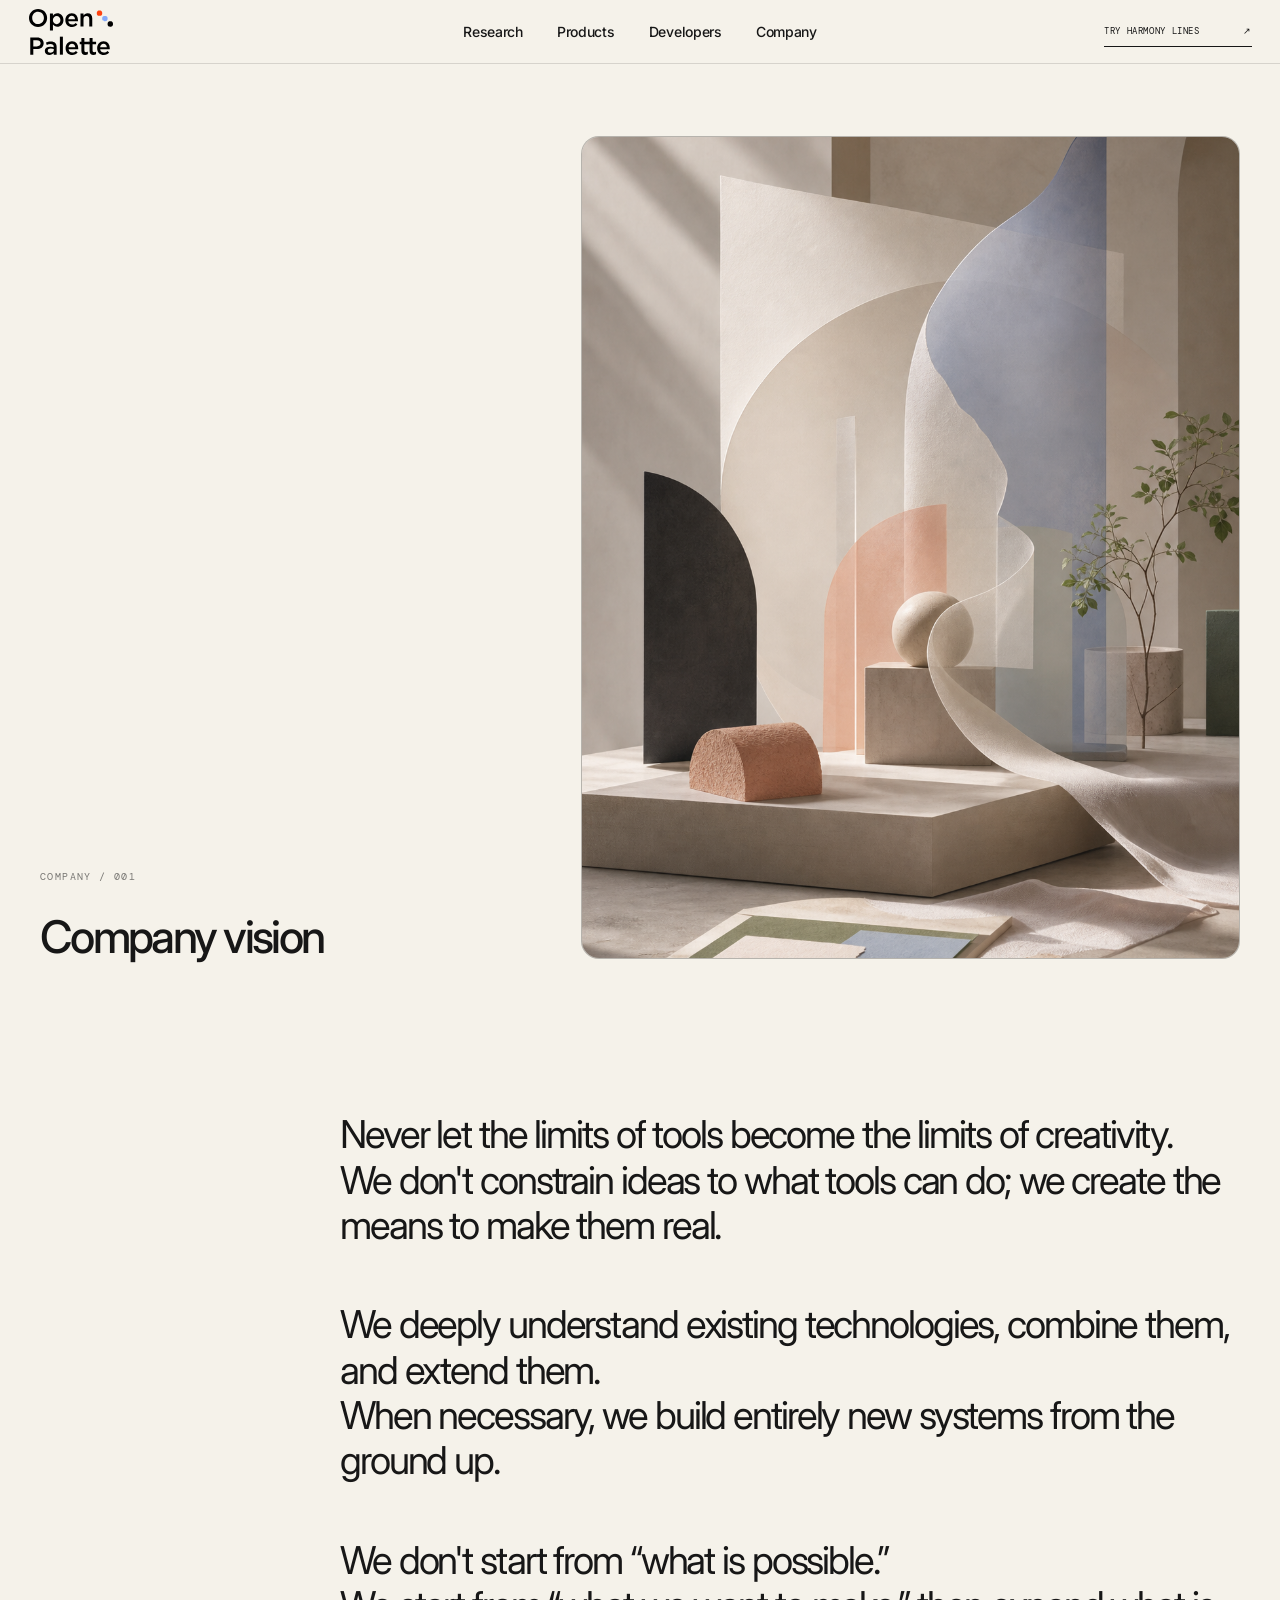
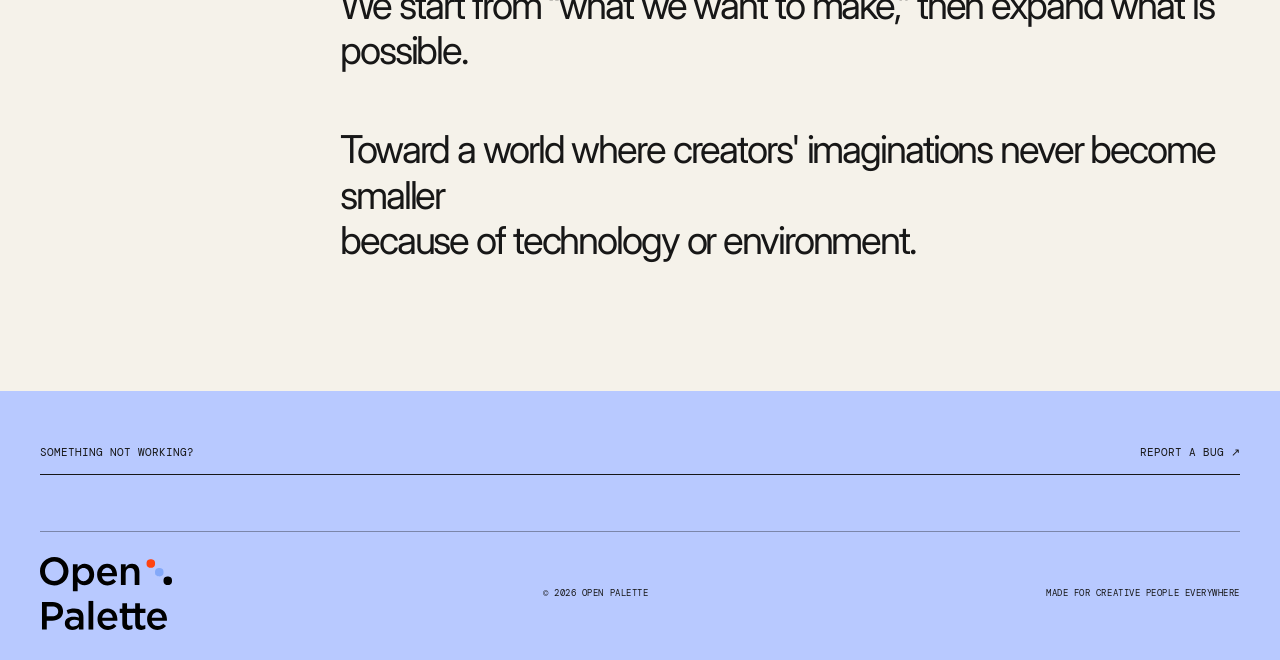
==== commit 65642e99: "Refine header contrast and company copy" ====
--- a/company.html
+++ b/company.html
@@ -1,5 +1,5 @@
 <!doctype html>
-<html lang="ja">
+<html lang="en">
   <head>
     <meta charset="UTF-8" />
     <meta name="viewport" content="width=device-width, initial-scale=1.0" />
@@ -9,7 +9,7 @@
     <link rel="preconnect" href="https://fonts.googleapis.com" />
     <link rel="preconnect" href="https://fonts.gstatic.com" crossorigin />
     <link href="https://fonts.googleapis.com/css2?family=DM+Mono:wght@300;400;500&amp;family=Inter:wght@400;500;600&amp;display=swap" rel="stylesheet" />
-    <link rel="stylesheet" href="./styles.css?v=film-v25" />
+    <link rel="stylesheet" href="./styles.css?v=film-v26" />
     <link rel="stylesheet" href="./company.css?v=company-v1" />
   </head>
   <body class="company-page">
@@ -46,15 +46,15 @@
           <h1 id="company-title">Company vision</h1>
         </div>
         <figure class="company-vision-image">
-          <img src="./assets/company-vision-v1.png" alt="曲線と素材が重なり合う抽象的なスタジオ風景" />
+          <img src="./assets/company-vision-v1.png" alt="An abstract studio scene of curves and materials layered together" />
         </figure>
       </section>
 
       <section class="company-copy" aria-label="Company vision statement">
-        <p>ツールの限界を、クリエイティブの限界にしない。<br />私たちは、発想をツールのできる範囲に収めるのではなく、<br />実現するための方法そのものをつくります。</p>
-        <p>既存の技術を深く理解し、組み合わせ、拡張し、<br />必要であれば、新しい仕組みからつくる。</p>
-        <p>「できること」から考えるのではなく、<br />「つくりたいもの」から、できることを広げていく。</p>
-        <p>クリエイターの想像力が、<br />技術や環境の都合で小さくならない世界へ。</p>
+        <p>Never let the limits of tools become the limits of creativity.<br />We don't constrain ideas to what tools can do; we create the means to make them real.</p>
+        <p>We deeply understand existing technologies, combine them, and extend them.<br />When necessary, we build entirely new systems from the ground up.</p>
+        <p>We don't start from “what is possible.”<br />We start from “what we want to make,” then expand what is possible.</p>
+        <p>Toward a world where creators' imaginations never become smaller<br />because of technology or environment.</p>
       </section>
     </main>
 
@@ -71,6 +71,6 @@
         <p>Made for creative people everywhere</p>
       </div>
     </footer>
-    <script src="./script.js?v=film-v13"></script>
+    <script src="./script.js?v=film-v14"></script>
   </body>
 </html>
--- a/styles.css
+++ b/styles.css
@@ -482,3 +482,8 @@
 @media(max-width:900px){
   .home-page .home-main > .tools > .product .product-copy{min-height:340px}
 }
+
+/* Keep the home navigation legible with a solid black bar over every FV frame. */
+.home-page .site-header,.home-page .site-header.scrolled{background:#171717;color:#f5f2ea;border-bottom:0;box-shadow:none;text-shadow:none}
+.home-page .site-header .brand-logo-light{opacity:1}
+.home-page .site-header .brand-logo-dark{opacity:0}
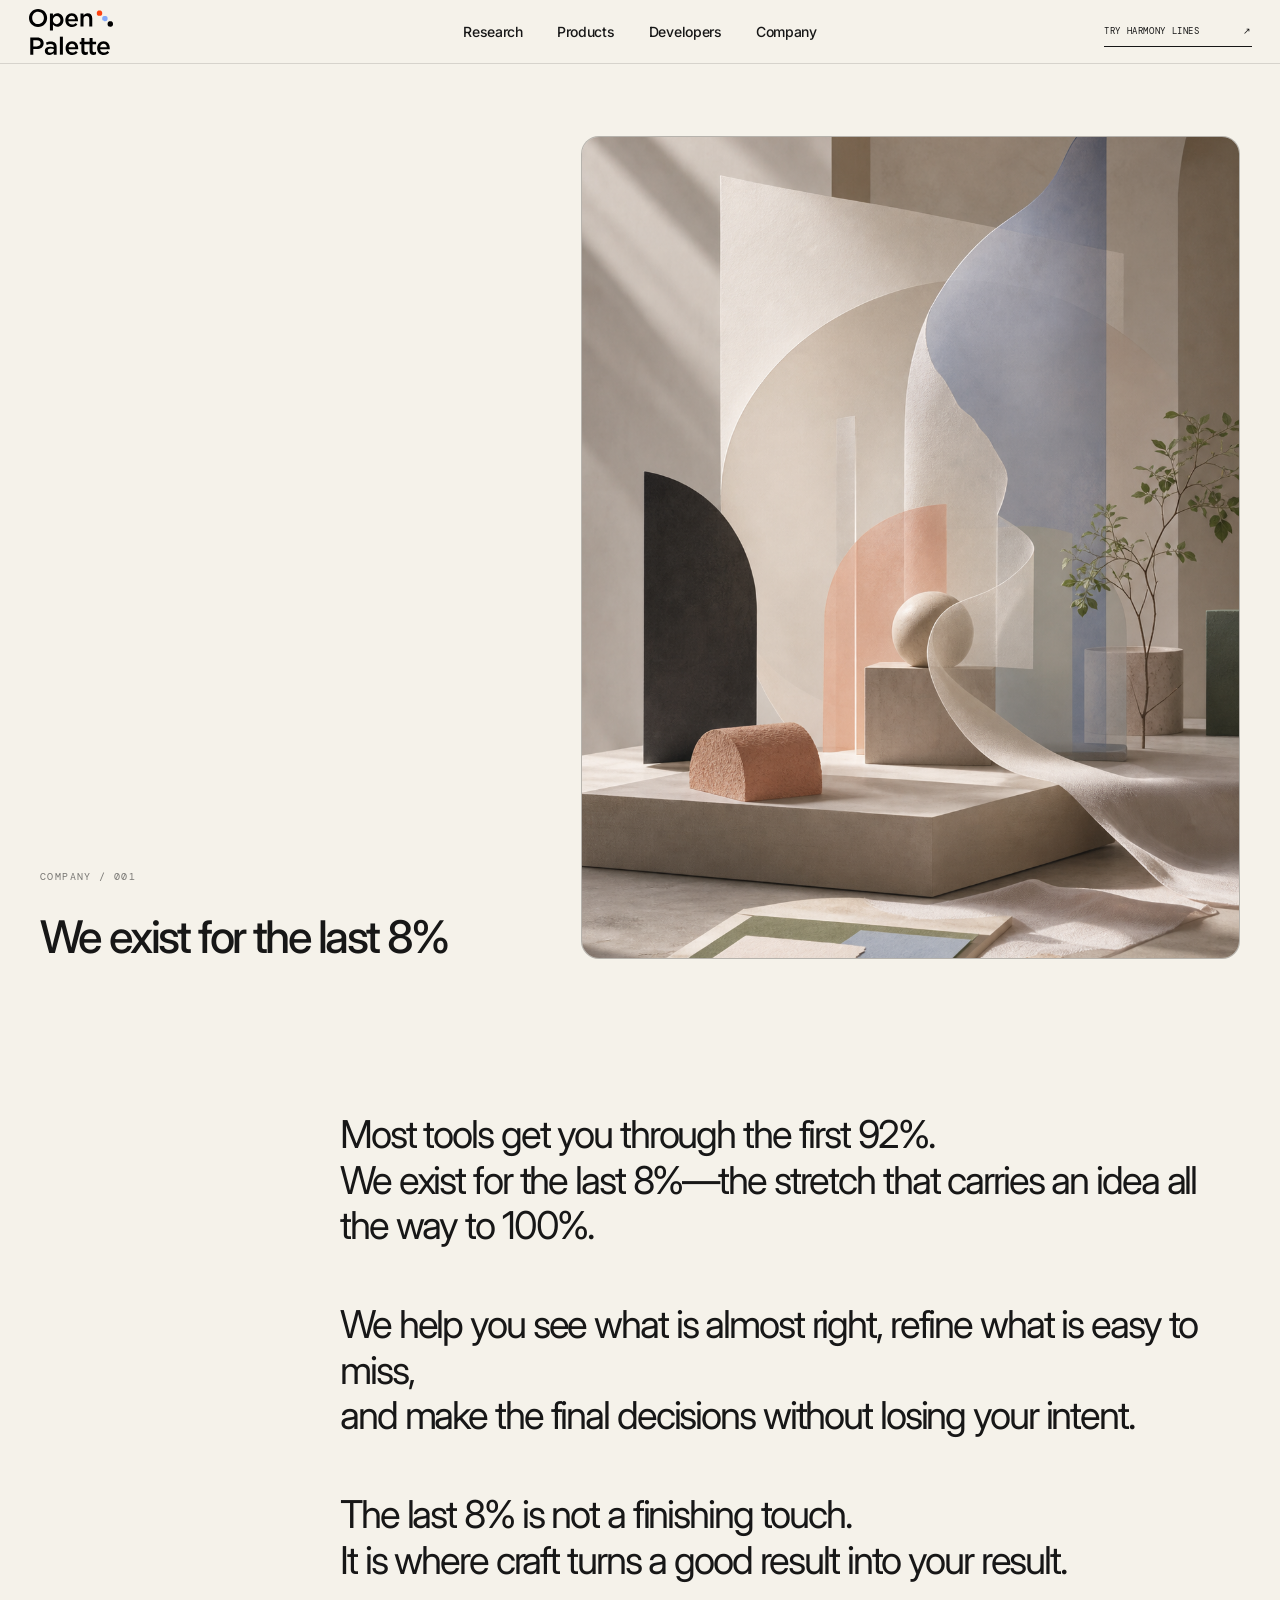
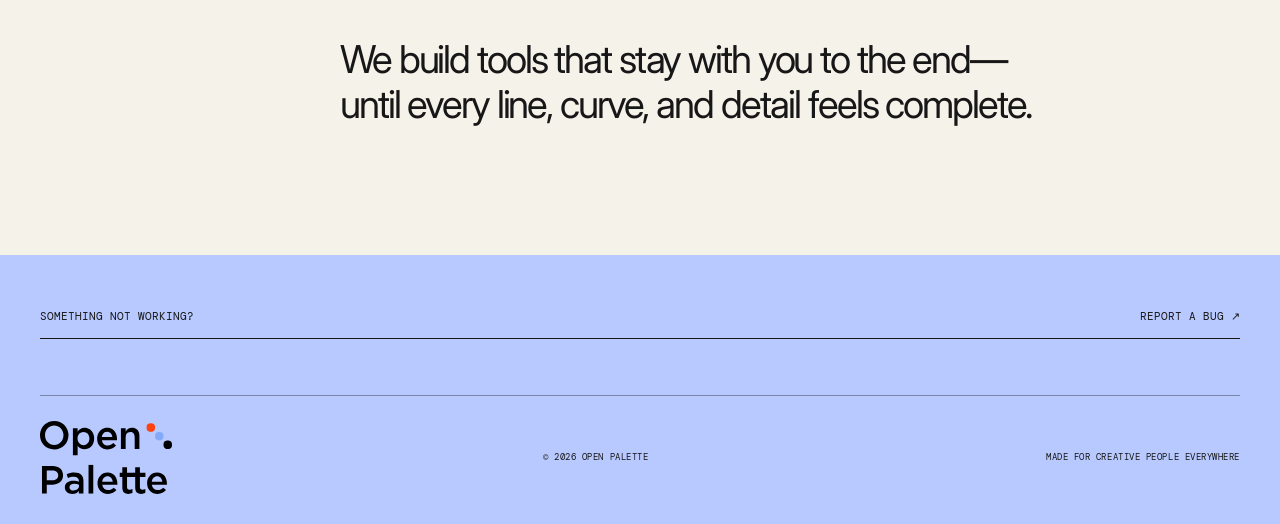
==== commit 0465f1f0: "Reframe company vision around the last 8 percent" ====
--- a/company.html
+++ b/company.html
@@ -43,7 +43,7 @@
       <section class="company-intro" aria-labelledby="company-title">
         <div class="company-intro-copy">
           <p class="company-kicker">COMPANY / 001</p>
-          <h1 id="company-title">Company vision</h1>
+          <h1 id="company-title">We exist for the last 8%</h1>
         </div>
         <figure class="company-vision-image">
           <img src="./assets/company-vision-v1.png" alt="An abstract studio scene of curves and materials layered together" />
@@ -51,10 +51,10 @@
       </section>
 
       <section class="company-copy" aria-label="Company vision statement">
-        <p>Never let the limits of tools become the limits of creativity.<br />We don't constrain ideas to what tools can do; we create the means to make them real.</p>
-        <p>We deeply understand existing technologies, combine them, and extend them.<br />When necessary, we build entirely new systems from the ground up.</p>
-        <p>We don't start from “what is possible.”<br />We start from “what we want to make,” then expand what is possible.</p>
-        <p>Toward a world where creators' imaginations never become smaller<br />because of technology or environment.</p>
+        <p>Most tools get you through the first 92%.<br />We exist for the last 8%—the stretch that carries an idea all the way to 100%.</p>
+        <p>We help you see what is almost right, refine what is easy to miss,<br />and make the final decisions without losing your intent.</p>
+        <p>The last 8% is not a finishing touch.<br />It is where craft turns a good result into your result.</p>
+        <p>We build tools that stay with you to the end—<br />until every line, curve, and detail feels complete.</p>
       </section>
     </main>
 
--- a/styles.css
+++ b/styles.css
@@ -483,7 +483,8 @@
   .home-page .home-main > .tools > .product .product-copy{min-height:340px}
 }
 
-/* Keep the home navigation legible with a solid black bar over every FV frame. */
-.home-page .site-header,.home-page .site-header.scrolled{background:#171717;color:#f5f2ea;border-bottom:0;box-shadow:none;text-shadow:none}
-.home-page .site-header .brand-logo-light{opacity:1}
-.home-page .site-header .brand-logo-dark{opacity:0}
+/* Keep the home navigation light and transparent with the dark logo artwork. */
+.home-page .site-header{background:transparent;color:#171717;border-bottom:0;box-shadow:none;text-shadow:none}
+.home-page .site-header.scrolled{background:rgba(245,242,234,.92);color:#171717;border-bottom:1px solid rgba(23,23,23,.14);box-shadow:none;text-shadow:none}
+.home-page .site-header .brand-logo-light{opacity:0}
+.home-page .site-header .brand-logo-dark{opacity:1}
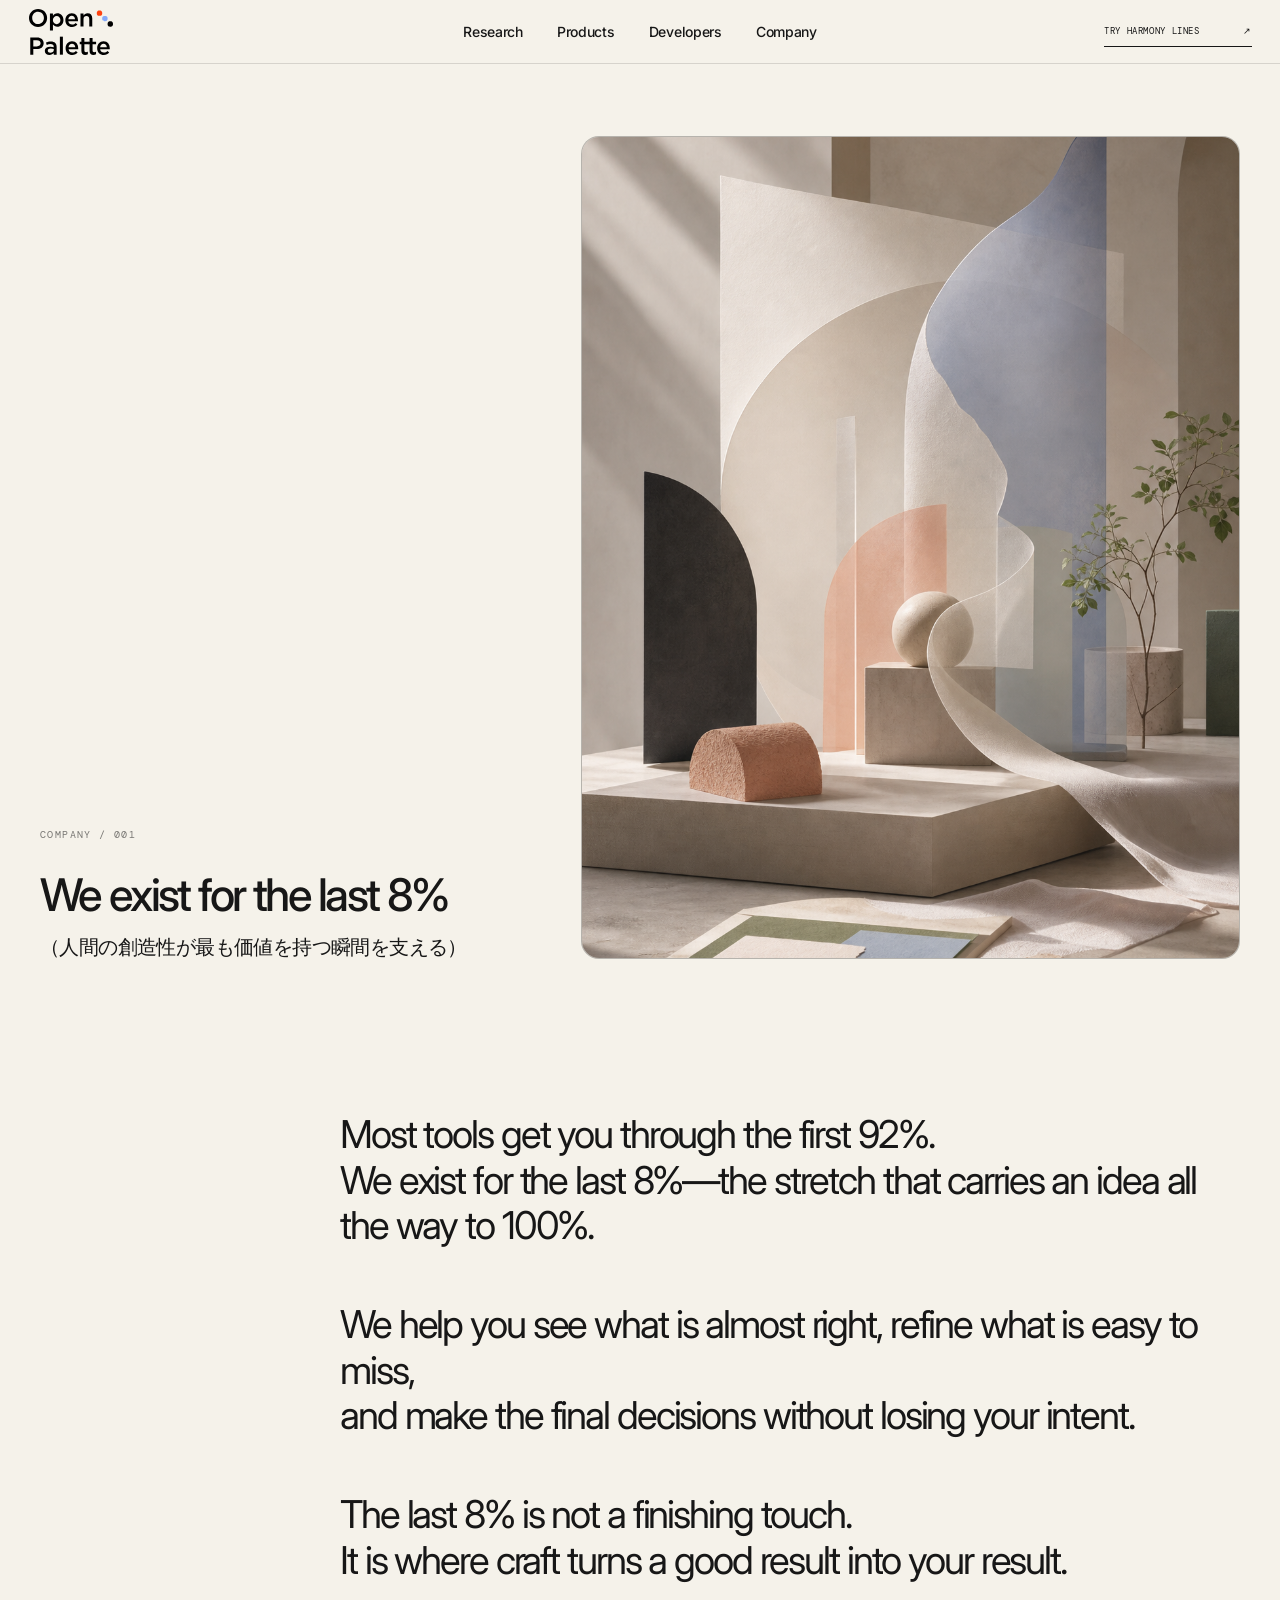
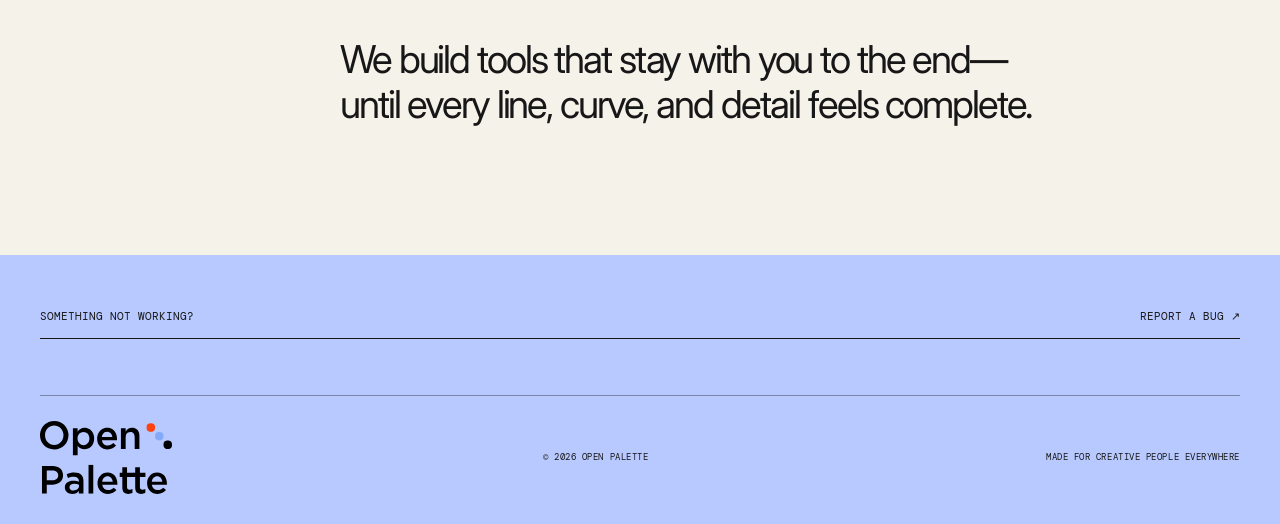
==== commit 0c7b2da8: "Add creative value subtitle to company title" ====
--- a/company.html
+++ b/company.html
@@ -43,7 +43,7 @@
       <section class="company-intro" aria-labelledby="company-title">
         <div class="company-intro-copy">
           <p class="company-kicker">COMPANY / 001</p>
-          <h1 id="company-title">We exist for the last 8%</h1>
+          <h1 id="company-title">We exist for the last 8%<span class="company-title-note" lang="ja">（人間の創造性が最も価値を持つ瞬間を支える）</span></h1>
         </div>
         <figure class="company-vision-image">
           <img src="./assets/company-vision-v1.png" alt="An abstract studio scene of curves and materials layered together" />
--- a/company.css
+++ b/company.css
@@ -17,6 +17,7 @@
 .company-intro{display:grid;grid-template-columns:minmax(0,.8fr) minmax(420px,1.2fr);gap:clamp(48px,8vw,150px);align-items:end}
 .company-kicker{margin:0;font:10px/1 var(--mono);letter-spacing:.14em;text-transform:uppercase;color:rgba(23,23,23,.56)}
 .company-intro h1{margin:34px 0 0;font-size:clamp(36px,5vw,45px)!important;line-height:.95;letter-spacing:-.06em;font-weight:500}
+.company-title-note{display:block;margin-top:18px;font-size:clamp(14px,1.7vw,20px);line-height:1.2;letter-spacing:-.03em;font-weight:400}
 .company-vision-image{margin:0;border:1px solid rgba(23,23,23,.2);border-radius:18px;overflow:hidden;background:#dedbd3}
 .company-vision-image img{display:block;width:100%;aspect-ratio:4 / 5;object-fit:cover}
 .company-copy{max-width:1020px;margin:clamp(86px,12vw,180px) 0 0 25%;display:grid;gap:54px}
@@ -27,6 +28,7 @@
   .company-main{padding:104px 22px 88px}
   .company-intro{grid-template-columns:1fr;gap:48px}
   .company-intro h1{margin-top:24px}
+  .company-title-note{margin-top:14px;font-size:clamp(14px,3vw,18px)}
   .company-vision-image{max-width:620px;margin-left:auto}
   .company-copy{margin:78px 0 0;gap:34px}
   .company-copy p{font-size:clamp(21px,5vw,32px)}
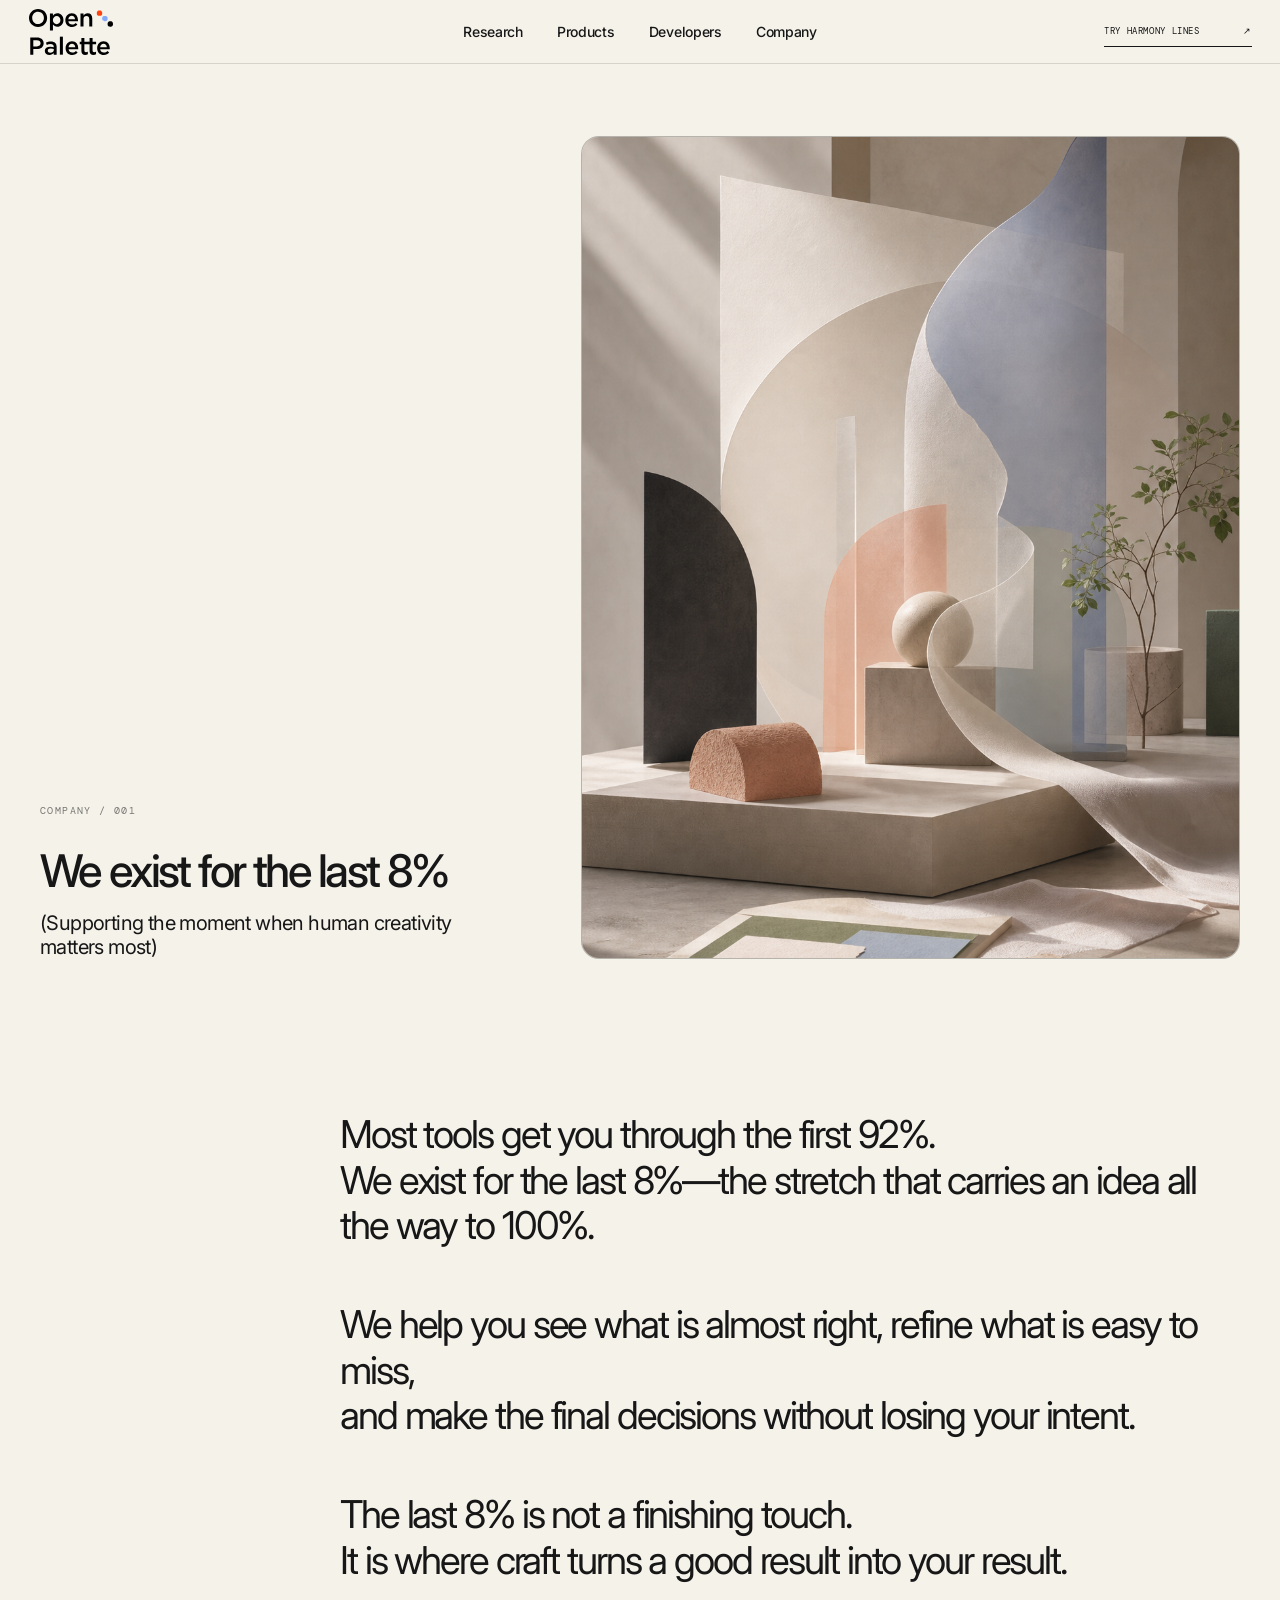
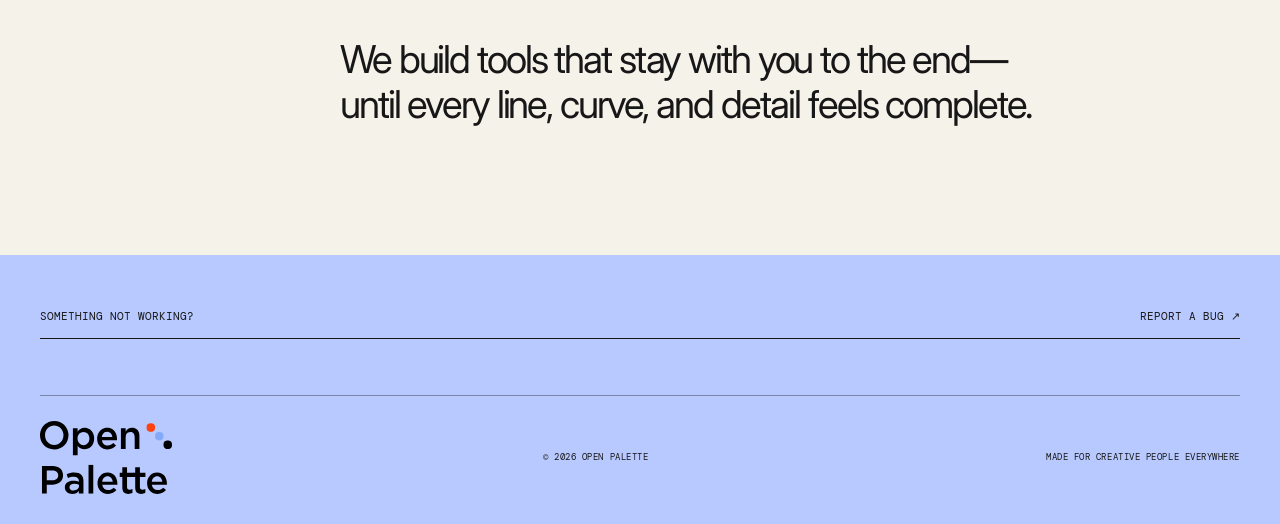
==== commit eaea57e0: "Translate company title subtitle to English" ====
--- a/company.html
+++ b/company.html
@@ -43,7 +43,7 @@
       <section class="company-intro" aria-labelledby="company-title">
         <div class="company-intro-copy">
           <p class="company-kicker">COMPANY / 001</p>
-          <h1 id="company-title">We exist for the last 8%<span class="company-title-note" lang="ja">（人間の創造性が最も価値を持つ瞬間を支える）</span></h1>
+          <h1 id="company-title">We exist for the last 8%<span class="company-title-note" lang="en">(Supporting the moment when human creativity matters most)</span></h1>
         </div>
         <figure class="company-vision-image">
           <img src="./assets/company-vision-v1.png" alt="An abstract studio scene of curves and materials layered together" />
